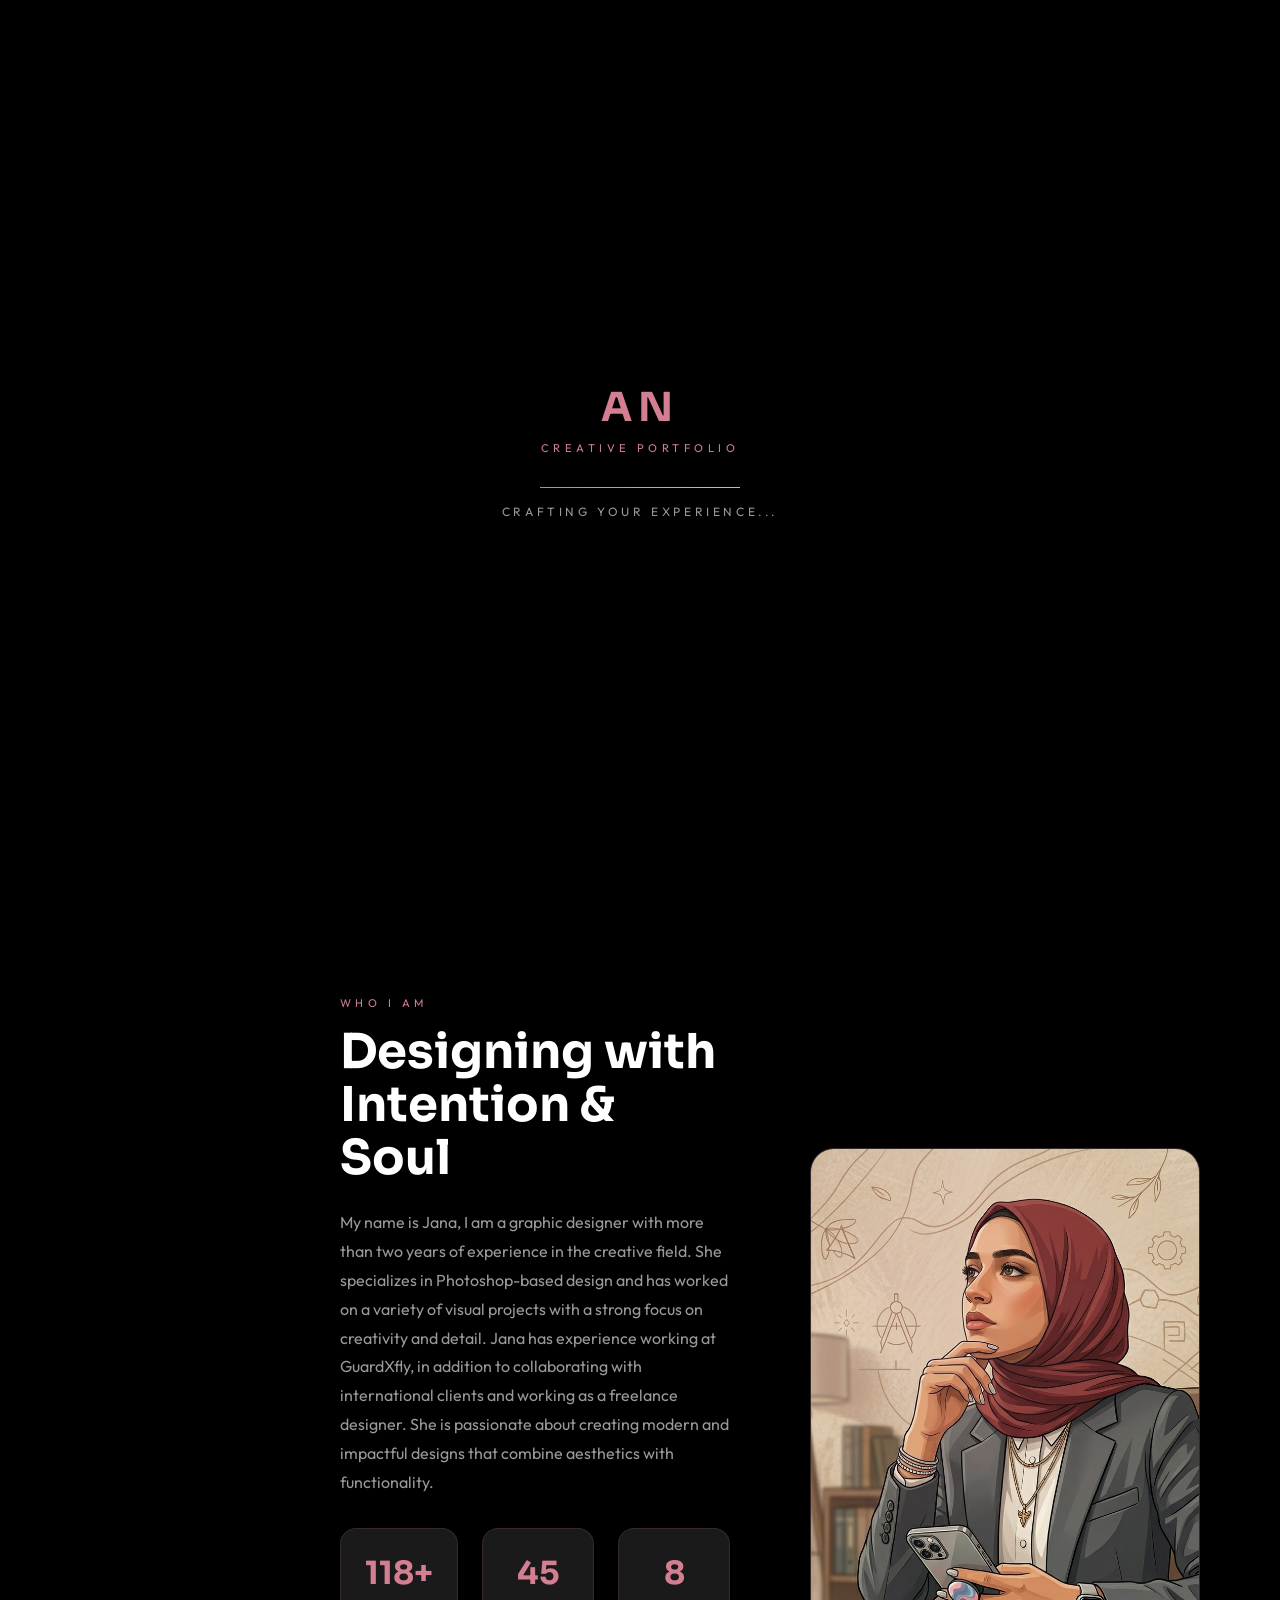
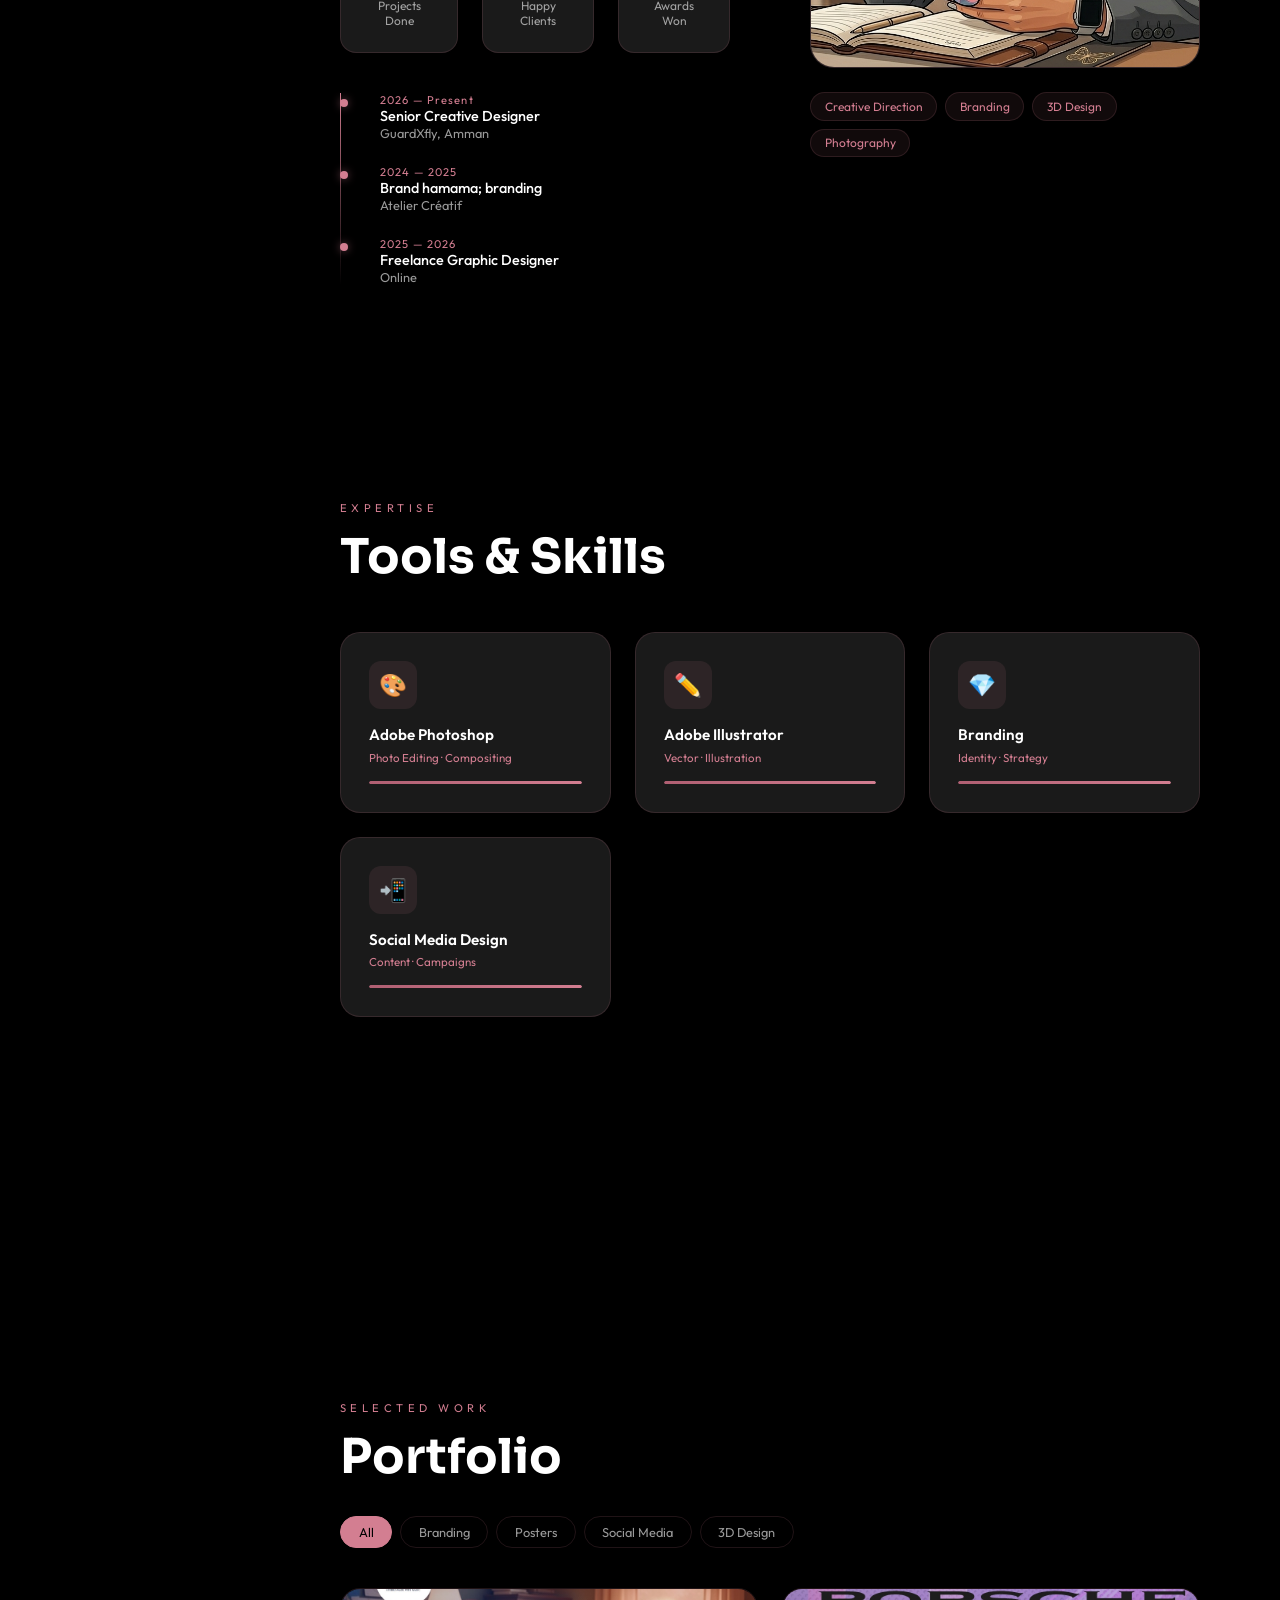
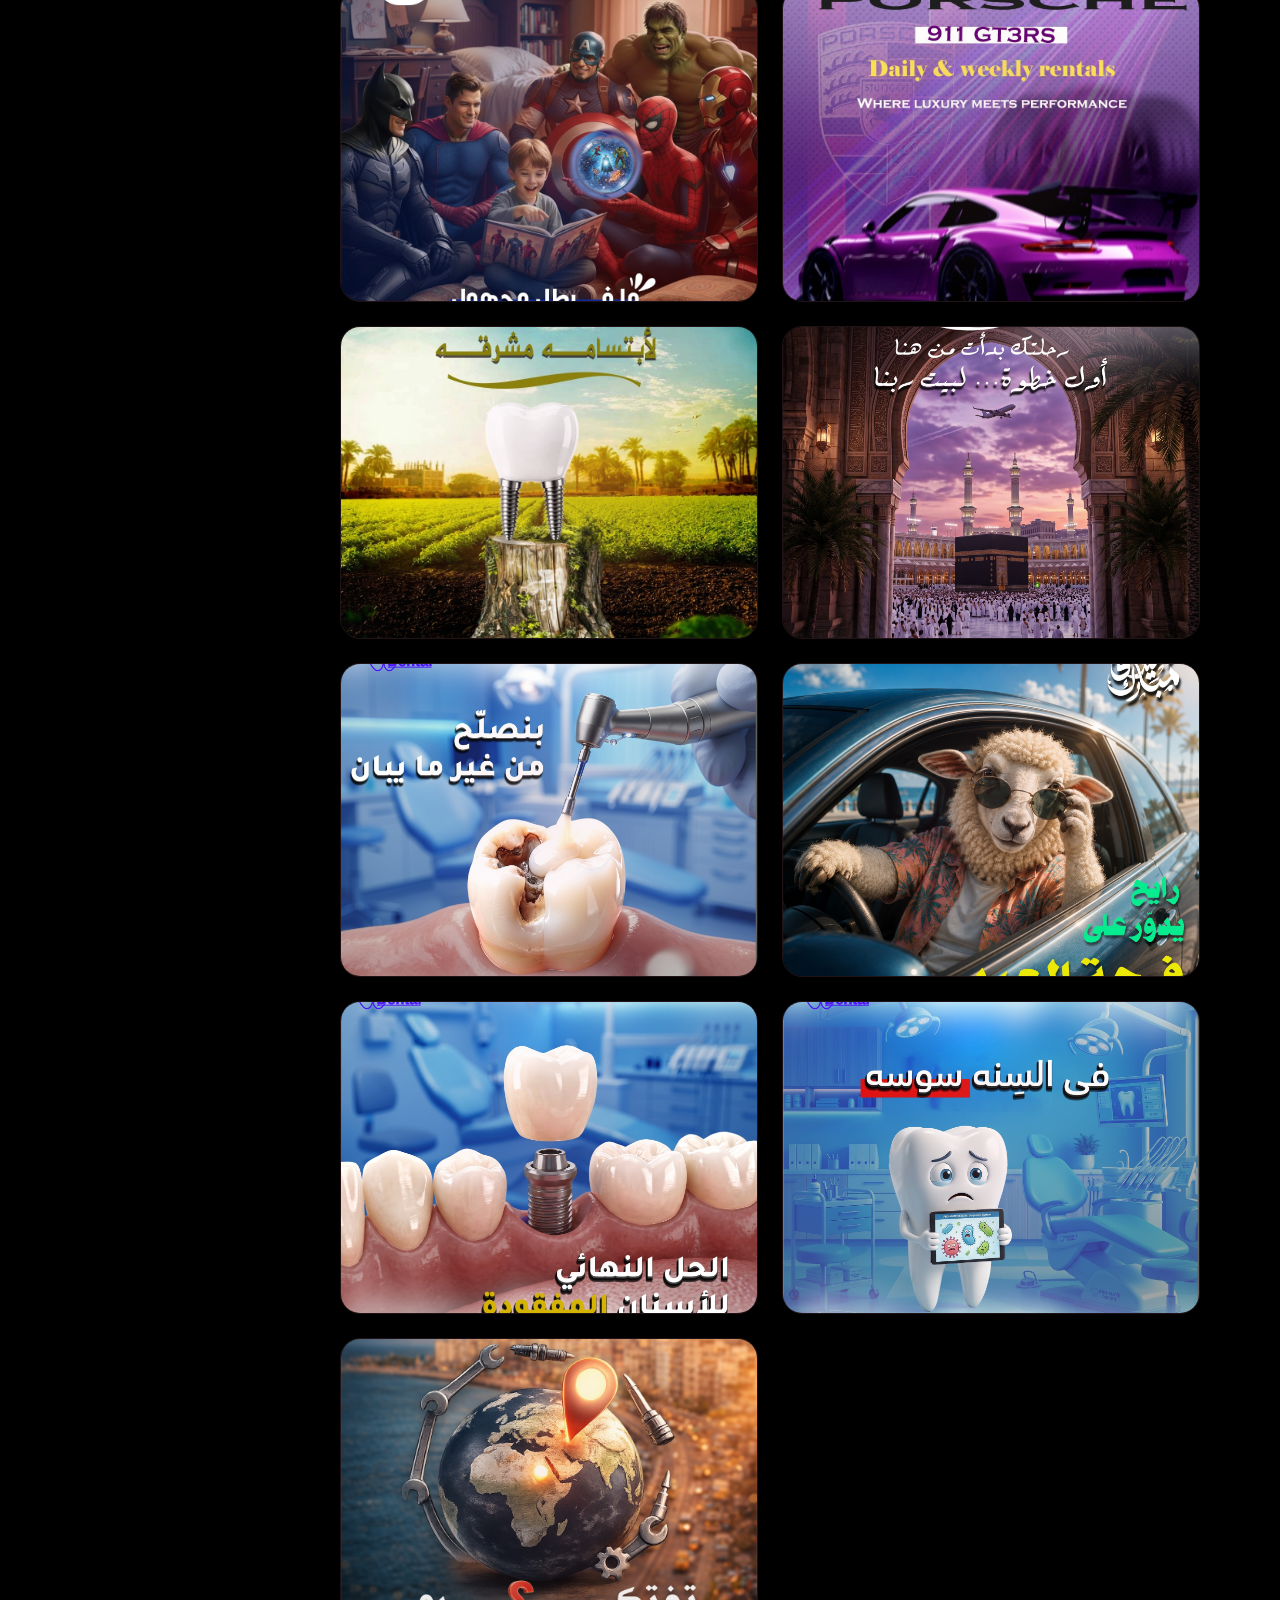
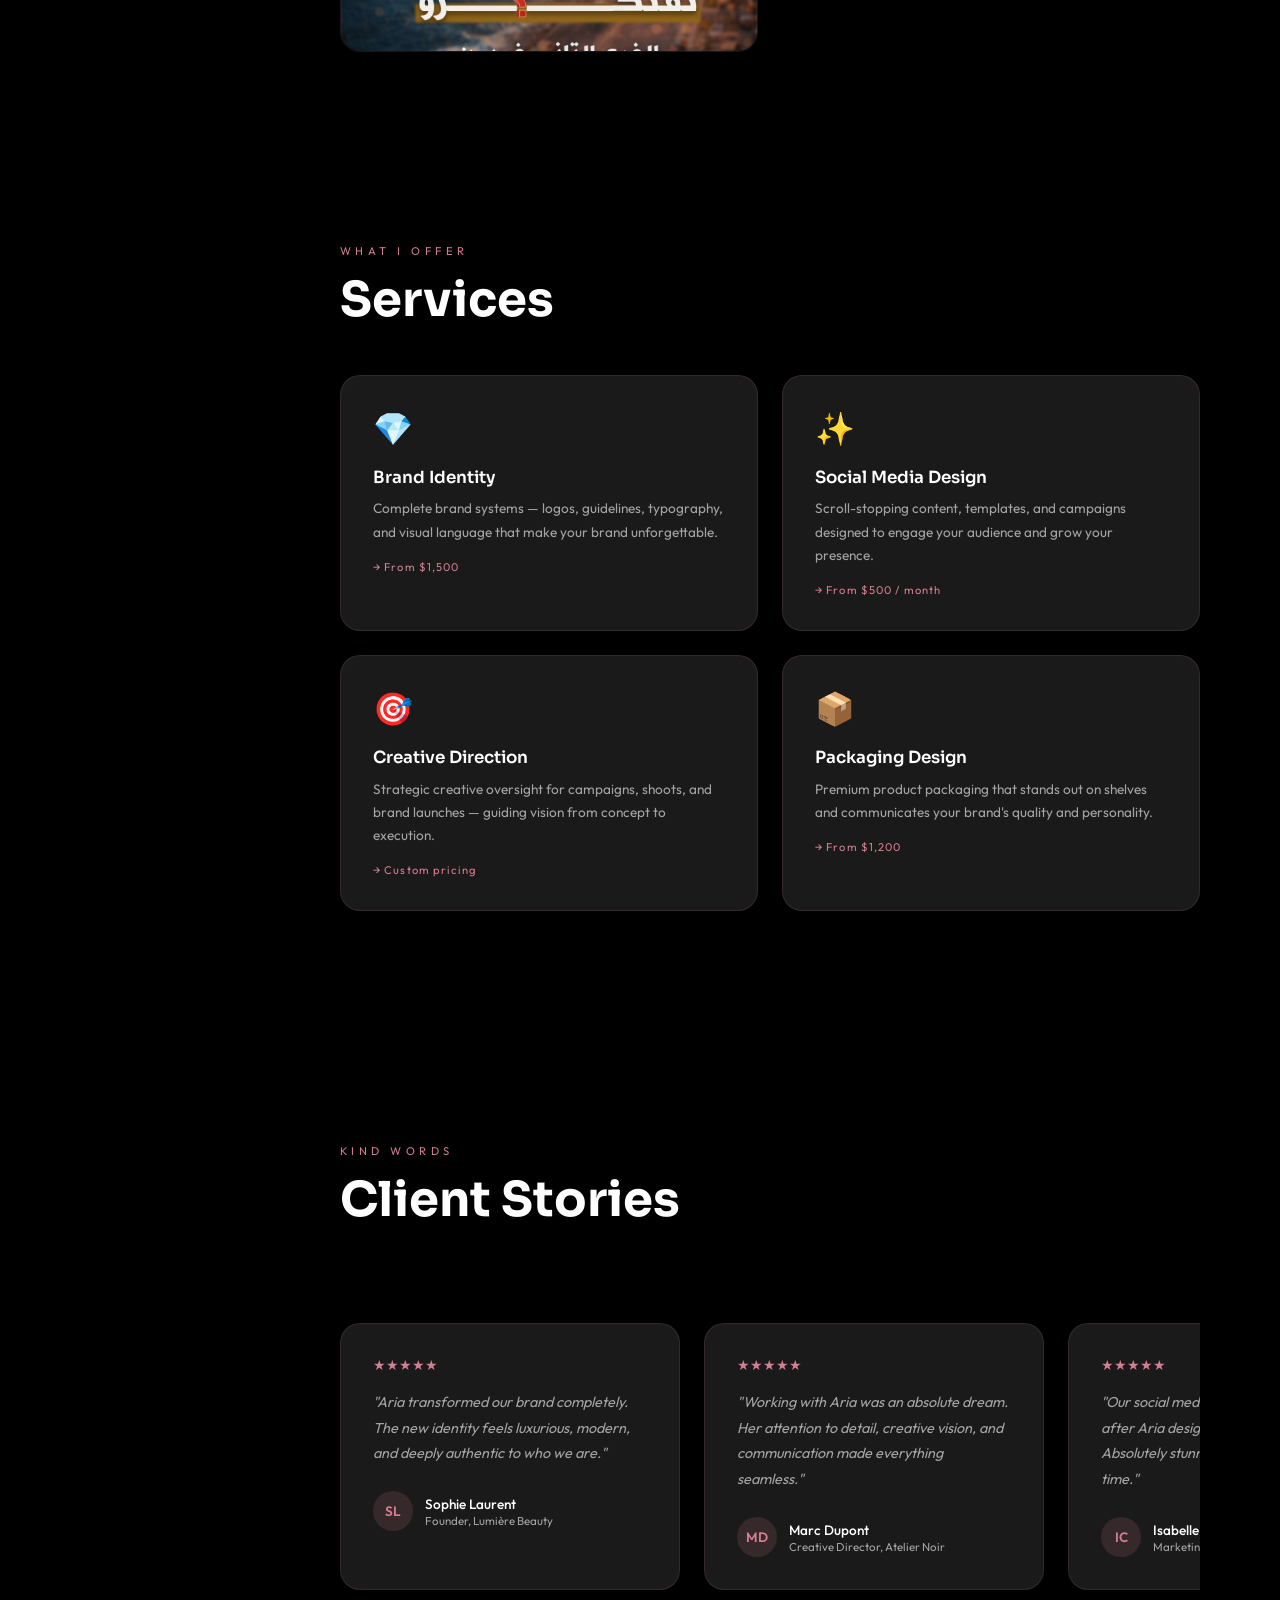
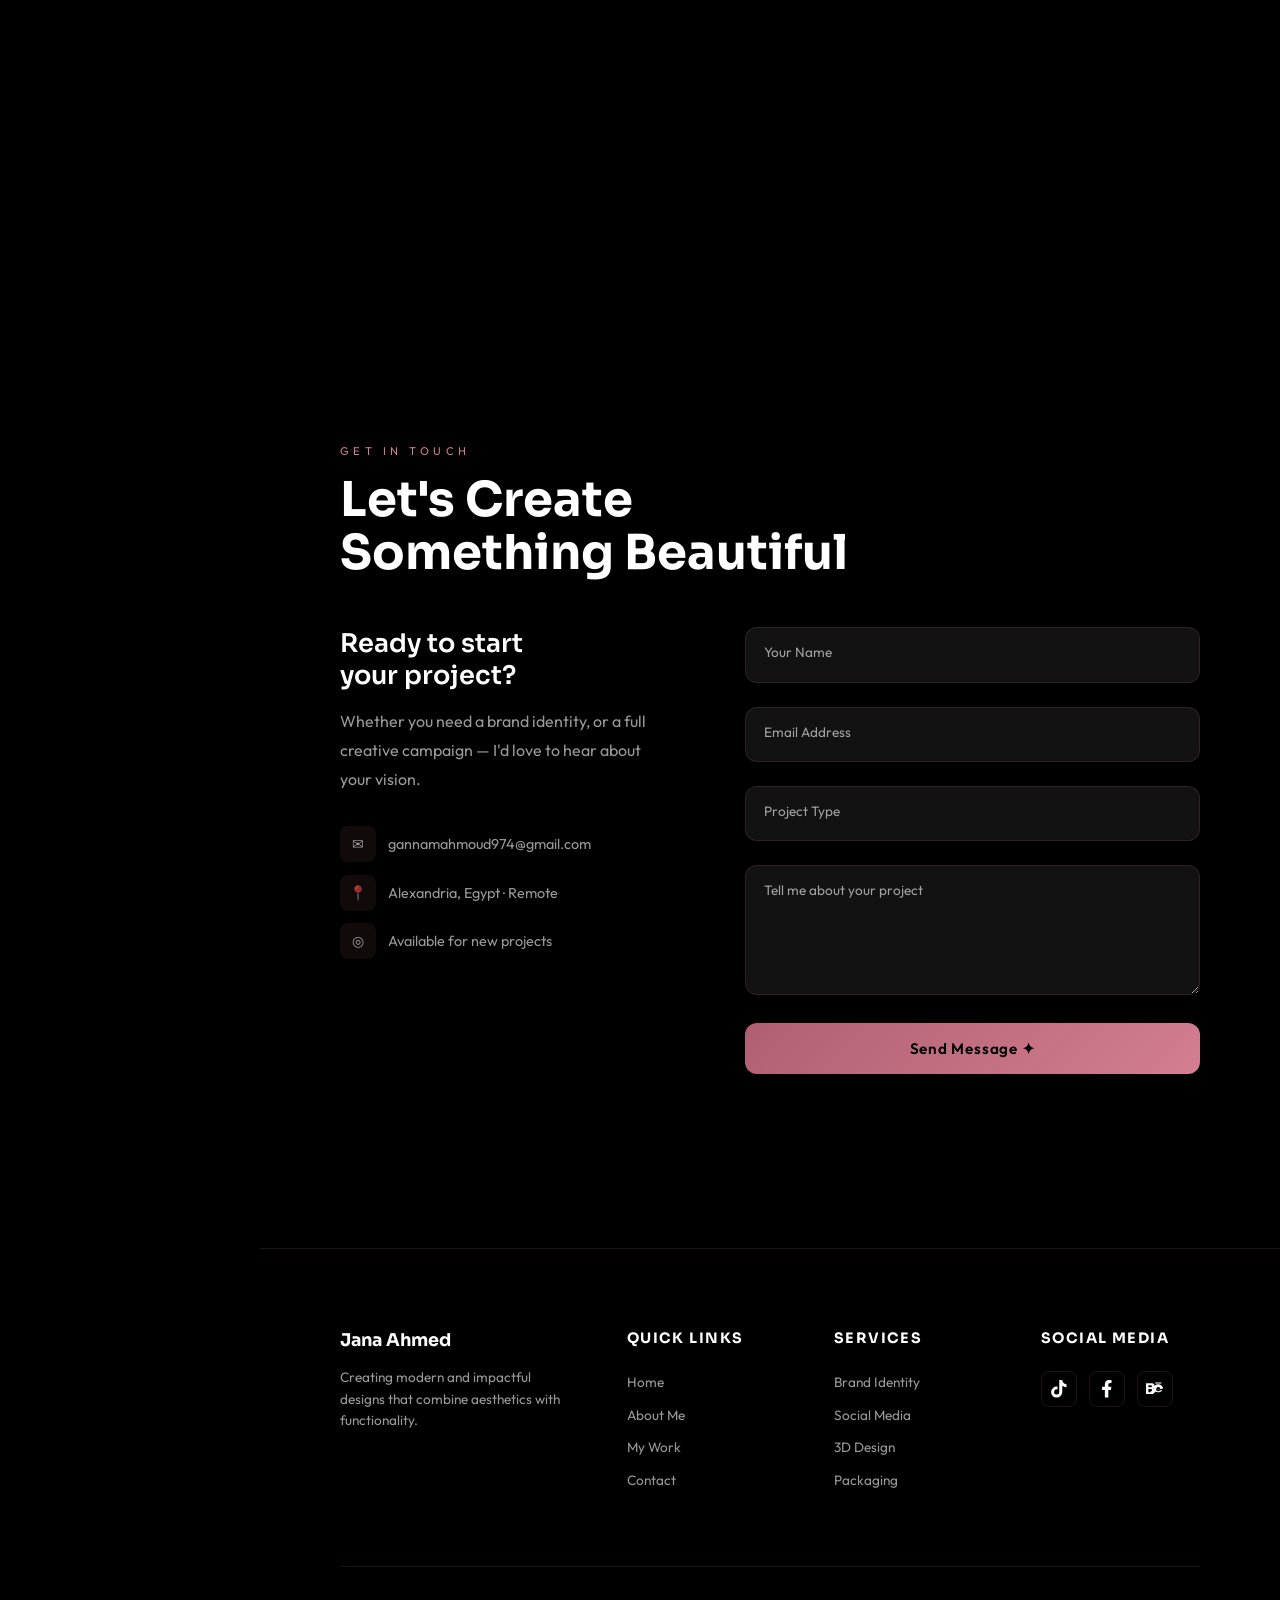
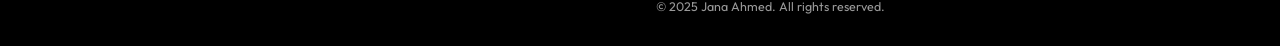
==== janaportfolio/index.html @ b5aa029a "Add files via upload" ====
<!doctype html>
<html lang="en">
  <head>
    <meta charset="UTF-8" />
    <meta name="viewport" content="width=device-width, initial-scale=1.0" />
    <title>Jana Ahmed — Creative Designer</title>
    <link
      href="https://fonts.googleapis.com/css2?family=Sora:wght@300;400;600;700&family=Outfit:wght@300;400;500;600&family=Poppins:wght@300;400;500;600;700&display=swap"
      rel="stylesheet"
    />
    <link rel="stylesheet" href="style.css" />
  </head>
  <body>
    <!-- CURSOR -->
    <div id="cursor"></div>
    <div id="cursor-follower"></div>

    <!-- LOADER -->
    <div id="loader">
      <div class="loader-logo">AN</div>
      <div
        style="
          font-size: 0.7rem;
          letter-spacing: 0.4em;
          color: var(--rose);
          margin-top: 0.5rem;
          text-transform: uppercase;
        "
      >
        Creative Portfolio
      </div>
      <div class="loader-bar"><div class="loader-fill"></div></div>
      <div class="loader-text">Crafting your experience...</div>
    </div>

    <!-- SCROLL PROGRESS -->
    <div id="progress-bar" style="width: 0%"></div>

    <!-- SIDEBAR -->
    <aside id="sidebar">
      <div class="sidebar-logo">Jana Ahmed</div>
      <div class="sidebar-title">Graphic Designer</div>
      <div class="sidebar-divider"></div>
      <nav class="sidebar-nav">
        <a href="#hero" class="nav-link active" data-section="hero">
          <span class="nav-icon">✦</span> Home
        </a>
        <a href="#about" class="nav-link" data-section="about">
          <span class="nav-icon">◎</span> About
        </a>
        <a href="#skills" class="nav-link" data-section="skills">
          <span class="nav-icon">◈</span> Skills
        </a>
        <a href="#portfolio" class="nav-link" data-section="portfolio">
          <span class="nav-icon">⬡</span> Portfolio
        </a>
        <a href="#services" class="nav-link" data-section="services">
          <span class="nav-icon">◇</span> Services
        </a>
        <a href="#testimonials" class="nav-link" data-section="testimonials">
          <span class="nav-icon">◯</span> Testimonials
        </a>
        <a href="#contact" class="nav-link" data-section="contact">
          <span class="nav-icon">◉</span> Contact
        </a>
        <div class="sidebar-divider"></div>
        <a href="javascript:void(0)" class="nav-link theme-toggle-btn">
          <span class="nav-icon">◐</span>
          <span class="theme-text">Light Mode</span>
        </a>
      </nav>
      <div class="sidebar-socials">
        <a href="https://www.tiktok.com/@jana.ahmed5745?_r=1&_t=ZS-96KXokN" class="social-icon" title="TikTok"
          ><svg xmlns="http://www.w3.org/2000/svg" viewBox="0 0 448 512">
            <path
              d="M448 209.91a210.06 210.06 0 0 1-122.77-39.25v178.72A162.55 162.55 0 1 1 185 188.31v89.89a74.62 74.62 0 1 0 52.23 71.18V0h88a121.18 121.18 0 0 0 1.86 22.17A122.18 122.18 0 0 0 381 102.39a121.43 121.43 0 0 0 67 20.14z"
            /></svg
        ></a>
        <a href="https://www.facebook.com/share/1MRzcaGBau/" class="social-icon" title="Facebook"
          ><svg xmlns="http://www.w3.org/2000/svg" viewBox="0 0 320 512">
            <path
              d="M279.14 288l14.22-92.66h-88.91v-60.13c0-25.35 12.42-50.06 52.24-50.06h40.42V6.26S260.43 0 225.36 0c-73.22 0-121.08 44.38-121.08 124.72v70.62H22.89V288h81.39v224h100.17V288z"
            /></svg
        ></a>
        <a href="https://www.behance.net/ganaahmed26" class="social-icon" title="Behance">
          <svg xmlns="http://www.w3.org/2000/svg" viewBox="0 0 576 512">
            <path d="M232 237.2c31.8-15.2 48.4-38.2 48.4-74 0-70.6-52.6-87.8-113.3-87.8H0v354.4h171.8c64.4 0 124.9-30.9 124.9-102.9 0-44.5-21.1-77.4-64.7-89.7zM77.9 135.9H151c28.1 0 43.4 10.8 43.4 34.7 0 23.5-15.3 35.7-43.4 35.7H77.9v-70.4zm73.9 231.3H77.9V265h73.9c29.4 0 47.4 13.5 47.4 37.7 0 23.5-18 34.5-47.4 34.5zM562.4 238.8c-21.4-74.7-81.5-131.2-163.7-131.2-84 0-145.5 54.5-145.5 132.3 0 80.7 63 130.8 145.5 130.8 52.3 0 108.5-27.3 136.5-70.8h-63.5c-15.1 21.2-40 35-73 35-47.1 0-73-28.5-73-72.7h210.4c1.2-8.1 1.2-18.4 1.2-23.4zm-161.4-38.9c44.1 0 63.9 28.5 63.9 72.7h-129.2c0-44.2 22.5-72.7 65.3-72.7zM301.6 48h201.6v33.8H301.6V48z" />
          </svg>
        </a>
      </div>
    </aside>

    <!-- MOBILE NAV -->
    <nav id="mobile-nav">
      <a href="#hero" class="mobile-nav-item active"
        ><span class="mn-icon">✦</span><span>Home</span></a
      >
      <a href="#about" class="mobile-nav-item"
        ><span class="mn-icon">◎</span><span>About</span></a
      >
      <a href="#skills" class="mobile-nav-item"
        ><span class="mn-icon">◈</span><span>Skills</span></a
      >
      <a href="#portfolio" class="mobile-nav-item"
        ><span class="mn-icon">⬡</span><span>Work</span></a
      >
      <a href="#contact" class="mobile-nav-item"
        ><span class="mn-icon">◉</span><span>Contact</span></a
      >
      <a href="javascript:void(0)" class="mobile-nav-item theme-toggle-btn">
        <span class="mn-icon">◐</span>
        <span class="theme-text">Mode</span>
      </a>
    </nav>

    <!-- MAIN -->
    <main>
      <!-- HERO -->
      <section id="hero">
        <div class="hero-bg">
          <div class="blob blob-1"></div>
          <div class="blob blob-2"></div>
          <div class="particles" id="particles"></div>
        </div>
        <div class="hero-content">
          <div class="hero-eyebrow">Available for Projects</div>
          <h1 class="hero-name">Creative<br />Graphic<br />Designer</h1>
          <p class="hero-tagline">
            Transforming ideas into extraordinary<br />visual experiences
          </p>
          <div class="typing-wrap">
            <span class="typing-text" id="typing"></span>
          </div>
          <div class="hero-ctas">
            <a href="#portfolio" class="btn-primary">View My Work</a>
            <a href="#contact" class="btn-outline">Let's Talk</a>
          </div>
        </div>
        <div class="hero-image-wrap">
          <div class="hero-img-ring">
            <div class="hero-avatar">
              <img
                src="photo/Gemini_Generated_Image_z7b6twz7b6twz7b6.png"
                alt="Profile Image"
                class="avatar-img"
              />
            </div>
          </div>
          <div class="hero-badge b1">
            <span class="badge-dot"></span>graphic design · Brand Identity
          </div>
          <div class="hero-badge b2">
            <span class="badge-dot"></span>2+ Years Experience
          </div>
        </div>
        <div class="scroll-indicator">
          <div class="scroll-line"></div>
          <span>Scroll</span>
        </div>
      </section>

      <!-- ABOUT -->
      <section id="about">
        <div class="about-grid">
          <div>
            <div class="section-label reveal">Who I Am</div>
            <h2 class="section-title reveal reveal-delay-1">
              Designing with<br />Intention &amp; Soul
            </h2>
            <p class="about-bio reveal reveal-delay-2">
              My name is Jana, I am a graphic designer with more than two years
              of experience in the creative field. She specializes in
              Photoshop-based design and has worked on a variety of visual
              projects with a strong focus on creativity and detail. Jana has
              experience working at GuardXfly, in addition to collaborating with
              international clients and working as a freelance designer. She is
              passionate about creating modern and impactful designs that
              combine aesthetics with functionality.
            </p>
            <div class="stats-row reveal reveal-delay-2">
              <div class="stat-card">
                <div class="stat-num" data-count="120">0</div>
                <div class="stat-label">Projects Done</div>
              </div>
              <div class="stat-card">
                <div class="stat-num" data-count="45">0</div>
                <div class="stat-label">Happy Clients</div>
              </div>
              <div class="stat-card">
                <div class="stat-num" data-count="8">0</div>
                <div class="stat-label">Awards Won</div>
              </div>
            </div>
            <div class="timeline reveal reveal-delay-3">
              <div class="timeline-item">
                <div class="timeline-year">2026 — Present</div>
                <div class="timeline-role">Senior Creative Designer</div>
                <div class="timeline-company">GuardXfly, Amman</div>
              </div>
              <div class="timeline-item">
                <div class="timeline-year">2024 — 2025</div>
                <div class="timeline-role">Brand hamama; branding</div>
                <div class="timeline-company">Atelier Créatif</div>
              </div>
              <div class="timeline-item">
                <div class="timeline-year">2025 — 2026</div>
                <div class="timeline-role">Freelance Graphic Designer</div>
                <div class="timeline-company">Online</div>
              </div>
            </div>
          </div>
          <div class="about-visual reveal">
            <div class="about-img-card">
              <img
                src="photo/Gemini_Generated_Image_bhj4iwbhj4iwbhj4.png"
                alt="About Aria"
                class="about-img"
              />
            </div>
            <div class="skill-chips">
              <span class="chip">Creative Direction</span>
              <span class="chip">Branding</span>
              <span class="chip">3D Design</span>
              <span class="chip">Photography</span>
            </div>
          </div>
        </div>
      </section>

      <!-- SKILLS -->
      <section id="skills">
        <div class="section-label reveal">Expertise</div>
        <h2 class="section-title reveal reveal-delay-1">Tools &amp; Skills</h2>
        <div class="skills-grid">
          <div class="skill-card reveal" data-skill="90">
            <div class="skill-icon-wrap">🎨</div>
            <div class="skill-name">Adobe Photoshop</div>
            <div class="skill-cat">Photo Editing · Compositing</div>
            <div class="skill-bar-track">
              <div class="skill-bar-fill" style="--w: 0.9"></div>
            </div>
          </div>
          <div class="skill-card reveal reveal-delay-1" data-skill="88">
            <div class="skill-icon-wrap">✏️</div>
            <div class="skill-name">Adobe Illustrator</div>
            <div class="skill-cat">Vector · Illustration</div>
            <div class="skill-bar-track">
              <div class="skill-bar-fill" style="--w: 0.88"></div>
            </div>
          </div>
          <div class="skill-card reveal" data-skill="94">
            <div class="skill-icon-wrap">💎</div>
            <div class="skill-name">Branding</div>
            <div class="skill-cat">Identity · Strategy</div>
            <div class="skill-bar-track">
              <div class="skill-bar-fill" style="--w: 0.94"></div>
            </div>
          </div>
          <div class="skill-card reveal reveal-delay-1" data-skill="87">
            <div class="skill-icon-wrap">📲</div>
            <div class="skill-name">Social Media Design</div>
            <div class="skill-cat">Content · Campaigns</div>
            <div class="skill-bar-track">
              <div class="skill-bar-fill" style="--w: 0.87"></div>
            </div>
          </div>
        </div>
      </section>

      <!-- PORTFOLIO -->
      <section id="portfolio">
        <div class="section-label reveal">Selected Work</div>
        <h2 class="section-title reveal reveal-delay-1">Portfolio</h2>
        <div class="filter-row reveal reveal-delay-2">
          <button class="filter-btn active" data-filter="all">All</button>
          <button class="filter-btn" data-filter="branding">Branding</button>
          <button class="filter-btn" data-filter="poster">Posters</button>
          <button class="filter-btn" data-filter="social">Social Media</button>
          <button class="filter-btn" data-filter="3d">3D Design</button>
        </div>
        <div class="portfolio-grid" id="portfolio-grid">
          <!-- Cards injected by JS -->
        </div>
      </section>

      <!-- MODAL -->
      <div id="modal">
        <div class="modal-card">
          <button class="modal-close" id="modal-close">✕</button>
          <div class="modal-thumb" id="modal-thumb"></div>
          <div class="modal-cat" id="modal-cat"></div>
          <div class="modal-title" id="modal-title"></div>
          <div class="modal-desc" id="modal-desc"></div>
        </div>
      </div>

      <!-- SERVICES -->
      <section id="services">
        <div class="section-label reveal">What I Offer</div>
        <h2 class="section-title reveal reveal-delay-1">Services</h2>
        <div class="services-grid">
          <div class="service-card reveal">
            <div class="service-icon">💎</div>
            <div class="service-name">Brand Identity</div>
            <div class="service-desc">
              Complete brand systems — logos, guidelines, typography, and visual
              language that make your brand unforgettable.
            </div>
            <span class="service-tag">→ From $1,500</span>
          </div>
          <div class="service-card reveal reveal-delay-1">
            <div class="service-icon">✨</div>
            <div class="service-name">Social Media Design</div>
            <div class="service-desc">
              Scroll-stopping content, templates, and campaigns designed to
              engage your audience and grow your presence.
            </div>
            <span class="service-tag">→ From $500 / month</span>
          </div>
          <div class="service-card reveal reveal-delay-1">
            <div class="service-icon">🎯</div>
            <div class="service-name">Creative Direction</div>
            <div class="service-desc">
              Strategic creative oversight for campaigns, shoots, and brand
              launches — guiding vision from concept to execution.
            </div>
            <span class="service-tag">→ Custom pricing</span>
          </div>
          <div class="service-card reveal reveal-delay-2">
            <div class="service-icon">📦</div>
            <div class="service-name">Packaging Design</div>
            <div class="service-desc">
              Premium product packaging that stands out on shelves and
              communicates your brand's quality and personality.
            </div>
            <span class="service-tag">→ From $1,200</span>
          </div>
        </div>
      </section>

      <!-- TESTIMONIALS -->
      <section id="testimonials" style="padding-bottom: 6rem">
        <div class="section-label reveal">Kind Words</div>
        <h2 class="section-title reveal reveal-delay-1">Client Stories</h2>
        <div style="overflow: hidden; margin-top: 3rem">
          <div class="testimonials-track" id="testi-track"></div>
        </div>
      </section>

      <!-- CONTACT -->
      <section id="contact">
        <div class="section-label reveal">Get In Touch</div>
        <h2 class="section-title reveal reveal-delay-1">
          Let's Create<br />Something Beautiful
        </h2>
        <div class="contact-grid">
          <div class="reveal">
            <div class="contact-info">
              <h3>Ready to start<br />your project?</h3>
              <p>
                Whether you need a brand identity, or a full creative
                campaign — I'd love to hear about your vision.
              </p>
            </div>
            <div class="contact-links">
              <a href="#" class="contact-link">
                <div class="contact-link-icon">✉</div>
                gannamahmoud974@gmail.com
              </a>
              <a href="#" class="contact-link">
                <div class="contact-link-icon">📍</div>
                Alexandria, Egypt · Remote
              </a>
              <a href="#" class="contact-link">
                <div class="contact-link-icon">◎</div>
                Available for new projects
              </a>
            </div>
          </div>
          <div class="reveal reveal-delay-2">
            <div class="form-group">
              <input
                type="text"
                class="form-input"
                placeholder="Name"
                id="f-name"
              />
              <label class="form-label" for="f-name">Your Name</label>
            </div>
            <div class="form-group">
              <input
                type="email"
                class="form-input"
                placeholder="Email"
                id="f-email"
              />
              <label class="form-label" for="f-email">Email Address</label>
            </div>
            <div class="form-group">
              <input
                type="text"
                class="form-input"
                placeholder="Subject"
                id="f-subject"
              />
              <label class="form-label" for="f-subject">Project Type</label>
            </div>
            <div class="form-group">
              <textarea
                class="form-textarea"
                placeholder="Message"
                id="f-message"
              ></textarea>
              <label class="form-label" for="f-message"
                >Tell me about your project</label
              >
            </div>
            <button class="submit-btn" onclick="handleSubmit()">
              Send Message ✦
            </button>
          </div>
        </div>
      </section>
    </main>

    <!-- FOOTER -->
    <footer>
      <div class="footer-grid">
        <div class="footer-col">
          <div class="footer-logo">Jana Ahmed</div>
          <p class="footer-text">
            Creating modern and impactful designs that combine aesthetics with
            functionality.
          </p>
        </div>
        <div class="footer-col">
          <h4>Quick Links</h4>
          <ul class="footer-links">
            <li><a href="#hero">Home</a></li>
            <li><a href="#about">About Me</a></li>
            <li><a href="#portfolio">My Work</a></li>
            <li><a href="#contact">Contact</a></li>
          </ul>
        </div>
        <div class="footer-col">
          <h4>Services</h4>
          <ul class="footer-links">
            <li><a href="#services">Brand Identity</a></li>
            <li><a href="#services">Social Media</a></li>
            <li><a href="#services">3D Design</a></li>
            <li><a href="#services">Packaging</a></li>
          </ul>
        </div>
        <div class="footer-col">
          <h4>Social Media</h4>
          <div class="footer-socials">
            <a href="https://www.tiktok.com/@jana.ahmed5745?_r=1&_t=ZS-96KXokNJE7G" class="social-icon" title="TikTok"
              ><svg xmlns="http://www.w3.org/2000/svg" viewBox="0 0 448 512">
                <path
                  d="M448 209.91a210.06 210.06 0 0 1-122.77-39.25v178.72A162.55 162.55 0 1 1 185 188.31v89.89a74.62 74.62 0 1 0 52.23 71.18V0h88a121.18 121.18 0 0 0 1.86 22.17A122.18 122.18 0 0 0 381 102.39a121.43 121.43 0 0 0 67 20.14z"
                /></svg
            ></a>
            <a href="https://www.facebook.com/share/1MRzcaGBau/" class="social-icon" title="Facebook"
              ><svg xmlns="http://www.w3.org/2000/svg" viewBox="0 0 320 512">
                <path
                  d="M279.14 288l14.22-92.66h-88.91v-60.13c0-25.35 12.42-50.06 52.24-50.06h40.42V6.26S260.43 0 225.36 0c-73.22 0-121.08 44.38-121.08 124.72v70.62H22.89V288h81.39v224h100.17V288z"
                /></svg
            ></a>
            <a href="https://www.behance.net/ganaahmed26" class="social-icon" title="Behance"
              ><svg xmlns="http://www.w3.org/2000/svg" viewBox="0 0 576 512">
                <path
                  d="M232 237.2c31.8-15.2 48.4-38.2 48.4-74 0-70.6-52.6-87.8-113.3-87.8H0v354.4h171.8c64.4 0 124.9-30.9 124.9-102.9 0-44.5-21.1-77.4-64.7-89.7zM77.9 135.9H151c28.1 0 43.4 10.8 43.4 34.7 0 23.5-15.3 35.7-43.4 35.7H77.9v-70.4zm73.9 231.3H77.9V265h73.9c29.4 0 47.4 13.5 47.4 37.7 0 23.5-18 34.5-47.4 34.5zM562.4 238.8c-21.4-74.7-81.5-131.2-163.7-131.2-84 0-145.5 54.5-145.5 132.3 0 80.7 63 130.8 145.5 130.8 52.3 0 108.5-27.3 136.5-70.8h-63.5c-15.1 21.2-40 35-73 35-47.1 0-73-28.5-73-72.7h210.4c1.2-8.1 1.2-18.4 1.2-23.4zm-161.4-38.9c44.1 0 63.9 28.5 63.9 72.7h-129.2c0-44.2 22.5-72.7 65.3-72.7zM301.6 48h201.6v33.8H301.6V48z"
                /></svg
            ></a>
          </div>
        </div>
      </div>
      <div class="footer-bottom">
        <div class="footer-copy">© 2025 Jana Ahmed. All rights reserved.</div>
      </div>
    </footer>

    <script src="main.js"></script>
  </body>
</html>
---- janaportfolio/style.css ----
:root {
  --pink: #ffe8ee;
  --rose: #d37e91;
  --rose-light: #e9aab8;
  --rose-dark: #b05f72;
  --black: #000000;
  --dark: #111111;
  --dark2: #1a1a1a;
  --dark3: #222222;
  --glass: rgba(255, 255, 255, 0.04);
  --glass-border: rgba(211, 126, 145, 0.15);
  --bg-color: #000000;
  --card-bg: #1a1a1a;
  --text-primary: #ffffff;
  --text-muted: rgba(255, 255, 255, 0.6);
  --sidebar-bg: rgba(0, 0, 0, 0.8);
  --input-bg: #121212; /* تحسين لون الخلفية في الوضع الداكن ليكون أكثر عمقاً */
  --sidebar-w: 260px;
  --transition: cubic-bezier(0.4, 0, 0.2, 1);
}

body.light-mode {
  --bg-color: #ffebee;
  --card-bg: #ffffff;
  --text-primary: #2d2d2d;
  --text-muted: rgba(45, 45, 45, 0.7);
  --sidebar-bg: rgba(248, 215, 218, 0.9);
  --input-bg: #f0f0f0; /* Light grey for input fields in light mode */
}
body.light-mode .hero-badge {
  background: rgba(255, 255, 255, 0.8); /* خلفية فاتحة شفافة لتناسب الوضع الفاتح */
  color: var(--rose); /* تغيير لون النص للوردي */
  border-color: var(--rose-light); /* تغيير لون الإطار ليتماشى مع التصميم */
}

*,
*::before,
*::after {
  box-sizing: border-box;
  margin: 0;
  padding: 0;
}
html {
  scroll-behavior: smooth;
  overflow-x: hidden;
}
body {
  background: var(--bg-color);
  color: var(--text-primary);
  font-family: "Outfit", sans-serif;
  overflow-x: hidden;
  transition:
    background 0.3s ease,
    color 0.3s ease;
  cursor: none;
}
::-webkit-scrollbar {
  width: 4px;
}
::-webkit-scrollbar-track {
  background: var(--dark);
}
::-webkit-scrollbar-thumb {
  background: var(--rose);
  border-radius: 4px;
}

/* CUSTOM CURSOR */
#cursor {
  position: fixed;
  width: 12px;
  height: 12px;
  background: var(--rose);
  border-radius: 50%;
  pointer-events: none;
  z-index: 9999;
  transform: translate(-50%, -50%);
  transition:
    width 0.2s,
    height 0.2s,
    background 0.2s;
}
#cursor-follower {
  position: fixed;
  width: 36px;
  height: 36px;
  border: 1px solid rgba(211, 126, 145, 0.5);
  border-radius: 50%;
  pointer-events: none;
  z-index: 9998;
  transform: translate(-50%, -50%);
  transition: all 0.15s ease;
}
body:hover #cursor {
  opacity: 1;
}

/* LOADER */
#loader {
  position: fixed;
  inset: 0;
  background: var(--black);
  z-index: 10000;
  display: flex;
  align-items: center;
  justify-content: center;
  flex-direction: column;
  transition:
    opacity 0.8s ease,
    visibility 0.8s ease;
}
#loader.hidden {
  opacity: 0;
  visibility: hidden;
}
.loader-logo {
  font-family: "Sora", sans-serif;
  font-size: 2.5rem;
  font-weight: 700;
  color: var(--rose);
  letter-spacing: 0.15em;
}
.loader-bar {
  width: 200px;
  height: 1px;
  background: var(--dark3);
  margin-top: 2rem;
  position: relative;
  overflow: hidden;
}
.loader-fill {
  height: 100%;
  background: linear-gradient(90deg, var(--rose), var(--rose-light));
  animation: loadFill 2s ease forwards;
}
@keyframes loadFill {
  from {
    width: 0;
  }
  to {
    width: 100%;
  }
}
.loader-text {
  font-size: 0.75rem;
  letter-spacing: 0.3em;
  color: var(--text-muted);
  margin-top: 1rem;
  text-transform: uppercase;
}

/* SCROLL PROGRESS */
#progress-bar {
  position: fixed;
  top: 0;
  left: 0;
  height: 2px;
  background: linear-gradient(90deg, var(--rose), var(--rose-light));
  z-index: 9997;
  transition: width 0.1s;
}

/* SIDEBAR */
#sidebar {
  position: fixed;
  left: 0;
  top: 0;
  bottom: 0;
  width: var(--sidebar-w);
  background: var(--sidebar-bg);
  backdrop-filter: blur(24px);
  -webkit-backdrop-filter: blur(24px);
  border-right: 1px solid var(--glass-border);
  z-index: 100;
  display: flex;
  flex-direction: column;
  align-items: center;
  padding: 2.5rem 1.5rem;
  transition: transform 0.4s var(--transition);
  overflow-y: auto;
  scrollbar-width: none; /* For Firefox */
  -ms-overflow-style: none; /* For IE/Edge */
}
#sidebar::-webkit-scrollbar {
  display: none; /* Hide scrollbar for Chrome/Safari */
}
.sidebar-logo {
  font-family: "Sora", sans-serif;
  font-weight: 700;
  font-size: 1.35rem;
  color: var(--text-primary);
  letter-spacing: 0.05em;
  text-align: center;
  line-height: 1.2;
  margin-bottom: 0.3rem;
}
.sidebar-title {
  font-size: 0.7rem;
  letter-spacing: 0.3em;
  color: var(--rose);
  text-transform: uppercase;
  margin-bottom: 1.5rem;
}
.sidebar-divider {
  width: 40px;
  height: 1px;
  background: var(--glass-border);
  margin-bottom: 1.5rem;
}
nav.sidebar-nav {
  flex: 1;
  display: flex;
  flex-direction: column;
  gap: 0.5rem;
  width: 100%;
}
.nav-link {
  display: flex;
  align-items: center;
  gap: 0.85rem;
  padding: 0.85rem 1.2rem;
  border-radius: 10px;
  color: var(--text-muted);
  text-decoration: none;
  font-size: 0.85rem;
  font-weight: 400;
  letter-spacing: 0.03em;
  transition: all 0.3s var(--transition);
  position: relative;
  overflow: hidden;
}
.nav-link::before {
  content: "";
  position: absolute;
  left: 0;
  top: 0;
  bottom: 0;
  width: 2px;
  background: var(--rose);
  border-radius: 2px;
  transform: scaleY(0);
  transition: transform 0.3s var(--transition);
}
.nav-link:hover,
.nav-link.active {
  color: var(--text-primary);
  background: rgba(211, 126, 145, 0.08);
}
.nav-link:hover::before,
.nav-link.active::before {
  transform: scaleY(1);
}
.nav-link .nav-icon {
  font-size: 1.1rem;
  min-width: 20px;
}
.sidebar-socials {
  display: flex;
  gap: 1rem;
  margin-bottom: 1.5rem;
}
.social-icon {
  width: 36px;
  height: 36px;
  border: 1px solid var(--glass-border);
  border-radius: 8px;
  display: flex;
  align-items: center;
  justify-content: center;
  color: var(--text-primary); /* اللون الأساسي للأيقونة */
  text-decoration: none;
  /* font-size: 1.1rem; /* لم يعد مطلوبًا لأيقونات SVG */ */
  transition: all 0.3s var(--transition);
}
.social-icon svg {
  width: 1.1rem; /* تحديد عرض أيقونة SVG */
  height: 1.1rem; /* تحديد ارتفاع أيقونة SVG */
  fill: currentColor; /* لجعل SVG يرث لون النص من العنصر الأب */
}
.social-icon:hover {
  border-color: var(--rose);
  color: var(--rose);
  box-shadow: 0 0 16px rgba(211, 126, 145, 0.25);
}
.sidebar-cv {
  width: 100%;
  padding: 0.75rem;
  border: 1px solid var(--rose);
  border-radius: 12px;
  background: transparent;
  color: var(--rose);
  font-family: "Outfit", sans-serif;
  font-size: 0.82rem;
  letter-spacing: 0.1em;
  text-transform: uppercase;
  cursor: pointer;
  transition: all 0.3s var(--transition);
}
.sidebar-cv:hover {
  background: var(--rose);
  color: var(--black);
  box-shadow: 0 0 24px rgba(211, 126, 145, 0.35);
}

/* MOBILE NAV */
#mobile-nav {
  display: none;
  position: fixed;
  bottom: 1.2rem;
  left: 50%;
  transform: translateX(-50%);
  background: var(--sidebar-bg);
  backdrop-filter: blur(20px);
  border: 1px solid var(--glass-border);
  border-radius: 20px;
  padding: 0.7rem 1.5rem;
  z-index: 100;
  gap: 1.5rem;
}
.mobile-nav-item {
  display: flex;
  flex-direction: column;
  align-items: center;
  gap: 3px;
  color: var(--text-muted);
  text-decoration: none;
  font-size: 0.6rem;
  letter-spacing: 0.05em;
  transition: all 0.3s;
}
.mobile-nav-item .mn-icon {
  font-size: 1.3rem;
}
.mobile-nav-item.active,
.mobile-nav-item:hover {
  color: var(--rose);
}

/* MAIN CONTENT */
main {
  margin-left: var(--sidebar-w);
}

/* SECTIONS */
section {
  min-height: 100vh;
  padding: 6rem 5rem 6rem 5rem;
  position: relative;
  overflow: hidden;
  background: var(--bg-color);
  transition: background 0.3s;
}

/* HERO */
#hero {
  display: flex;
  align-items: center;
  justify-content: space-between;
  gap: 4rem;
  min-height: 100vh;
  padding: 0 5rem;
}
.hero-bg {
  position: absolute;
  inset: 0;
  overflow: hidden;
  pointer-events: none;
}
.blob {
  position: absolute;
  border-radius: 50%;
  filter: blur(100px);
  animation: blobFloat 8s ease-in-out infinite;
}
.blob-1 {
  width: 500px;
  height: 500px;
  background: rgba(211, 126, 145, 0.08);
  top: -10%;
  right: -5%;
}
.blob-2 {
  width: 350px;
  height: 350px;
  background: rgba(211, 126, 145, 0.05);
  bottom: 10%;
  left: 20%;
  animation-delay: -4s;
}
@keyframes blobFloat {
  0%,
  100% {
    transform: translate(0, 0) scale(1);
  }
  50% {
    transform: translate(20px, -20px) scale(1.05);
  }
}

.particles {
  position: absolute;
  inset: 0;
}
.particle {
  position: absolute;
  width: 2px;
  height: 2px;
  background: var(--rose);
  border-radius: 50%;
  animation: particleDrift linear infinite;
  opacity: 0;
}
@keyframes particleDrift {
  0% {
    transform: translateY(100vh) translateX(0);
    opacity: 0;
  }
  10% {
    opacity: 0.6;
  }
  90% {
    opacity: 0.3;
  }
  100% {
    transform: translateY(-100px) translateX(50px);
    opacity: 0;
  }
}

.hero-content {
  position: relative;
  z-index: 2;
  flex: 1;
  max-width: 620px;
}
.hero-eyebrow {
  font-size: 0.75rem;
  letter-spacing: 0.4em;
  color: var(--rose);
  text-transform: uppercase;
  margin-bottom: 1.5rem;
  display: flex;
  align-items: center;
  gap: 0.75rem;
}
.hero-eyebrow::before {
  content: "";
  width: 30px;
  height: 1px;
  background: var(--rose);
}
.hero-name {
  font-family: "Sora", sans-serif;
  font-size: clamp(3rem, 5vw, 4.5rem);
  font-weight: 700;
  line-height: 1.05;
  margin-bottom: 1rem;
  background: linear-gradient(
    135deg,
    var(--text-primary) 0%,
    var(--rose-light) 50%,
    var(--rose) 100%
  );
  -webkit-background-clip: text;
  -webkit-text-fill-color: transparent;
  background-clip: text;
}
.hero-tagline {
  font-size: clamp(1rem, 2vw, 1.2rem);
  color: var(--text-muted);
  font-weight: 300;
  line-height: 1.6;
  margin-bottom: 0.8rem;
}
.typing-wrap {
  height: 2rem;
  overflow: hidden;
  margin-bottom: 2.5rem;
}
.typing-text {
  font-family: "Sora", sans-serif;
  font-size: 1.1rem;
  color: var(--rose);
  font-weight: 600;
  display: block;
}
.hero-ctas {
  display: flex;
  gap: 1rem;
  flex-wrap: wrap;
}
.btn-primary {
  padding: 0.85rem 2rem;
  background: var(--rose);
  color: var(--black);
  border: none;
  border-radius: 12px;
  font-family: "Outfit", sans-serif;
  font-size: 0.9rem;
  font-weight: 600;
  letter-spacing: 0.05em;
  cursor: pointer;
  transition: all 0.3s var(--transition);
  text-decoration: none;
  display: inline-block;
}
.btn-primary:hover {
  box-shadow: 0 0 32px rgba(211, 126, 145, 0.5);
  transform: translateY(-2px);
}
.btn-outline {
  padding: 0.85rem 2rem;
  background: transparent;
  color: var(--text-primary);
  border: 1px solid var(--glass-border);
  border-radius: 12px;
  font-family: "Outfit", sans-serif;
  font-size: 0.9rem;
  cursor: pointer;
  transition: all 0.3s var(--transition);
  text-decoration: none;
  display: inline-block;
}
.btn-outline:hover {
  border-color: var(--rose);
  color: var(--rose);
  transform: translateY(-2px);
}

.hero-image-wrap {
  position: relative;
  z-index: 2;
  flex-shrink: 0;
}
.hero-img-ring {
  width: 360px;
  height: 360px;
  border-radius: 50%;
  position: relative;
  animation: ringPulse 4s ease-in-out infinite;
}
@keyframes ringPulse {
  0%,
  100% {
    box-shadow:
      0 0 0 0 rgba(211, 126, 145, 0.3),
      0 0 60px rgba(211, 126, 145, 0.1);
  }
  50% {
    box-shadow:
      0 0 0 20px rgba(211, 126, 145, 0),
      0 0 80px rgba(211, 126, 145, 0.2);
  }
}
.hero-avatar {
  width: 360px;
  height: 360px;
  border-radius: 50%;
  background: var(--card-bg);
  display: flex;
  align-items: center;
  justify-content: center;
  overflow: hidden;
  border: 2px solid rgba(211, 126, 145, 0.3);
  position: relative;
}
.hero-avatar::after {
  content: "";
  position: absolute;
  inset: 0;
  background: radial-gradient(
    circle at 70% 30%,
    rgba(211, 126, 145, 0.15) 0%,
    transparent 70%
  );
}
.avatar-img {
  width: 100%;
  height: 100%;
  object-fit: cover; /* يضمن أن الصورة تغطي الدائرة بالكامل دون تمطيط */
  display: block;
}
.avatar-letter {
  font-family: "Sora", sans-serif;
  font-size: 5rem;
  font-weight: 700;
  background: linear-gradient(135deg, var(--rose-light), var(--rose));
  -webkit-background-clip: text;
  -webkit-text-fill-color: transparent;
  background-clip: text;
}
.hero-badge {
  position: absolute;
  padding: 0.5rem 1rem;
  background: rgba(0, 0, 0, 0.8);
  backdrop-filter: blur(12px);
  border: 1px solid var(--glass-border);
  border-radius: 10px;
  font-size: 0.75rem;
  color: var(--text-muted);
  white-space: nowrap;
  animation: float 3s ease-in-out infinite;
}
@keyframes float {
  0%,
  100% {
    transform: translateY(0);
  }
  50% {
    transform: translateY(-8px);
  }
}
.hero-badge.b1 {
  top: 15%;
  right: -15%;
  animation-delay: 0s;
}
.hero-badge.b2 {
  bottom: 20%;
  left: -10%;
  animation-delay: -1.5s;
}
.badge-dot {
  display: inline-block;
  width: 6px;
  height: 6px;
  background: var(--rose);
  border-radius: 50%;
  margin-right: 0.4rem;
}

.scroll-indicator {
  position: absolute;
  bottom: 2.5rem;
  left: 50%;
  transform: translateX(-50%);
  display: flex;
  flex-direction: column;
  align-items: center;
  gap: 0.5rem;
  color: var(--text-muted);
  font-size: 0.7rem;
  letter-spacing: 0.2em;
  text-transform: uppercase;
  animation: bounce 2s ease-in-out infinite;
}
@keyframes bounce {
  0%,
  100% {
    transform: translateX(-50%) translateY(0);
  }
  50% {
    transform: translateX(-50%) translateY(6px);
  }
}
.scroll-line {
  width: 1px;
  height: 40px;
  background: linear-gradient(to bottom, var(--rose), transparent);
}

/* ABOUT */
.section-label {
  font-size: 0.7rem;
  letter-spacing: 0.4em;
  color: var(--rose);
  text-transform: uppercase;
  margin-bottom: 1rem;
}
.section-title {
  font-family: "Sora", sans-serif;
  font-size: clamp(2rem, 4vw, 3rem);
  font-weight: 700;
  line-height: 1.1;
  margin-bottom: 1.5rem;
}
.about-grid {
  display: grid;
  grid-template-columns: 1fr 1fr;
  gap: 5rem;
  align-items: center;
}
.about-bio {
  font-size: 1rem;
  color: var(--text-muted);
  line-height: 1.8;
  margin-bottom: 2rem;
}
.stats-row {
  display: grid;
  grid-template-columns: repeat(3, 1fr);
  gap: 1.5rem;
  margin-bottom: 2.5rem;
}
.stat-card {
  background: var(--card-bg);
  border-radius: 16px;
  padding: 1.5rem;
  border: 1px solid var(--glass-border);
  text-align: center;
  transition: all 0.3s var(--transition);
}
.stat-card:hover {
  transform: translateY(-4px);
  border-color: var(--rose);
  box-shadow: 0 8px 32px rgba(211, 126, 145, 0.15);
}
.stat-num {
  font-family: "Sora", sans-serif;
  font-size: 2rem;
  font-weight: 700;
  color: var(--rose);
}
.stat-label {
  font-size: 0.75rem;
  color: var(--text-muted);
  margin-top: 0.3rem;
}
.timeline {
  position: relative;
  padding-left: 1.5rem;
}
.timeline::before {
  content: "";
  position: absolute;
  left: 0;
  top: 0;
  bottom: 0;
  width: 1px;
  background: linear-gradient(to bottom, var(--rose), transparent);
}
.timeline-item {
  position: relative;
  margin-bottom: 1.5rem;
  padding-left: 1rem;
}
.timeline-item::before {
  content: "";
  position: absolute;
  left: -1.5rem;
  top: 0.35rem;
  width: 8px;
  height: 8px;
  background: var(--rose);
  border-radius: 50%;
  box-shadow: 0 0 8px rgba(211, 126, 145, 0.5);
}
.timeline-year {
  font-size: 0.7rem;
  color: var(--rose);
  letter-spacing: 0.1em;
}
.timeline-role {
  font-size: 0.9rem;
  font-weight: 500;
}
.timeline-company {
  font-size: 0.8rem;
  color: var(--text-muted);
}
.about-visual {
  position: relative;
}
.about-img-card {
  width: 100%;
  aspect-ratio: 3/4;
  background: linear-gradient(135deg, var(--dark2), var(--dark3));
  border-radius: 24px;
  border: 1px solid var(--glass-border);
  overflow: hidden;
  background: var(--card-bg);
  position: relative;
  display: flex;
  align-items: center;
  justify-content: center;
}
.about-img-card::before {
  content: "";
  position: absolute;
  inset: 0;
  background: radial-gradient(
    circle at 30% 30%,
    rgba(211, 126, 145, 0.12) 0%,
    transparent 60%
  );
}
.about-img {
  width: 100%;
  height: 100%;
  object-fit: cover; /* يضمن أن الصورة تغطي المساحة بالكامل دون تشويه */
  display: block;
}
.about-img-letter {
  font-family: "Sora", sans-serif;
  font-size: 7rem;
  font-weight: 700;
  color: rgba(211, 126, 145, 0.15);
}
.skill-chips {
  display: flex;
  flex-wrap: wrap;
  gap: 0.5rem;
  margin-top: 1.5rem;
}
.chip {
  padding: 0.35rem 0.85rem;
  background: rgba(211, 126, 145, 0.08);
  border: 1px solid var(--glass-border);
  border-radius: 20px;
  font-size: 0.75rem;
  color: var(--rose);
  transition: all 0.3s;
}
.chip:hover {
  background: rgba(211, 126, 145, 0.15);
}

/* SKILLS */
.skills-grid {
  display: grid;
  grid-template-columns: repeat(auto-fit, minmax(260px, 1fr));
  gap: 1.5rem;
  margin-top: 3rem;
}
.skill-card {
  background: var(--card-bg);
  border-radius: 20px;
  padding: 1.75rem;
  border: 1px solid var(--glass-border);
  transition: all 0.35s var(--transition);
  position: relative;
  overflow: hidden;
}
.skill-card::before {
  content: "";
  position: absolute;
  top: 0;
  left: 0;
  right: 0;
  height: 2px;
  background: linear-gradient(90deg, transparent, var(--rose), transparent);
  transform: scaleX(0);
  transition: transform 0.4s var(--transition);
}
.skill-card:hover {
  transform: translateY(-6px);
  border-color: rgba(211, 126, 145, 0.3);
  box-shadow: 0 16px 48px rgba(211, 126, 145, 0.12);
}
.skill-card:hover::before {
  transform: scaleX(1);
}
.skill-icon-wrap {
  width: 48px;
  height: 48px;
  background: rgba(211, 126, 145, 0.1);
  border-radius: 12px;
  display: flex;
  align-items: center;
  justify-content: center;
  margin-bottom: 1rem;
  font-size: 1.4rem;
}
.skill-name {
  font-size: 0.95rem;
  font-weight: 600;
  margin-bottom: 0.35rem;
}
.skill-cat {
  font-size: 0.72rem;
  color: var(--rose);
  margin-bottom: 1rem;
}
.skill-bar-track {
  height: 3px;
  background: rgba(255, 255, 255, 0.06);
  border-radius: 3px;
  overflow: hidden;
}
.skill-bar-fill {
  height: 100%;
  background: linear-gradient(90deg, var(--rose-dark), var(--rose));
  border-radius: 3px;
  transform: scaleX(0);
  transform-origin: left;
  transition: transform 1.2s var(--transition);
}
.skill-bar-fill.animated {
  transform: scaleX(1);
}

/* PORTFOLIO */
.filter-row {
  display: flex;
  gap: 0.5rem;
  flex-wrap: wrap;
  margin-bottom: 2.5rem;
  margin-top: 2rem;
}
.filter-btn {
  padding: 0.45rem 1.1rem;
  border-radius: 20px;
  border: 1px solid var(--glass-border);
  background: transparent;
  color: var(--text-muted);
  font-family: "Outfit", sans-serif;
  font-size: 0.8rem;
  cursor: pointer;
  transition: all 0.3s var(--transition);
}
.filter-btn.active,
.filter-btn:hover {
  background: var(--rose);
  color: var(--black);
  border-color: var(--rose);
}
.portfolio-grid {
  display: grid;
  grid-template-columns: repeat(auto-fill, minmax(300px, 1fr));
  gap: 1.5rem;
}
.portfolio-card {
  border-radius: 20px;
  overflow: hidden;
  aspect-ratio: 4/3;
  position: relative;
  cursor: pointer;
  border: 1px solid var(--glass-border);
  transition: all 0.35s var(--transition);
}
.portfolio-card:hover {
  transform: scale(1.02);
  box-shadow: 0 24px 64px rgba(211, 126, 145, 0.18);
}
.portfolio-thumb {
  width: 100%;
  height: 100%;
  background: var(--card-bg);
  display: flex;
  align-items: center;
  justify-content: center;
  position: relative;
  overflow: hidden;
}
.portfolio-img {
  width: 100%;
  height: 100%;
  object-fit: cover;
  transition: transform 0.5s var(--transition);
}
.portfolio-card:hover .portfolio-img {
  transform: scale(1.1);
}
.portfolio-thumb::after {
  content: "";
  position: absolute;
  inset: 0;
  background: radial-gradient(
    circle at var(--rx, 50%) var(--ry, 50%),
    rgba(211, 126, 145, 0.12),
    transparent 60%
  );
}
.portfolio-overlay {
  position: absolute;
  inset: 0;
  background: rgba(0, 0, 0, 0.85);
  display: flex;
  flex-direction: column;
  align-items: center;
  justify-content: center;
  opacity: 0;
  transition: opacity 0.3s;
  padding: 2rem;
  text-align: center;
}
.portfolio-card:hover .portfolio-overlay {
  opacity: 1;
}
.p-category {
  font-size: 0.7rem;
  letter-spacing: 0.3em;
  color: var(--rose);
  text-transform: uppercase;
  margin-bottom: 0.5rem;
}
.p-title {
  font-family: "Sora", sans-serif;
  font-size: 1.1rem;
  font-weight: 600;
  margin-bottom: 0.5rem;
}
.p-desc {
  font-size: 0.8rem;
  color: var(--text-muted);
}

/* MODAL */
#modal {
  display: none;
  position: fixed;
  inset: 0;
  background: rgba(0, 0, 0, 0.95);
  z-index: 1000;
  align-items: center;
  justify-content: center;
  padding: 2rem;
  backdrop-filter: blur(10px);
}
#modal.open {
  display: flex;
}
.modal-card {
  background: var(--card-bg);
  border-radius: 24px;
  border: 1px solid var(--glass-border);
  max-width: 900px;
  width: 95%;
  padding: 2rem;
  position: relative;
  animation: modalIn 0.3s var(--transition);
}
@keyframes modalIn {
  from {
    transform: scale(0.95);
    opacity: 0;
  }
  to {
    transform: scale(1);
    opacity: 1;
  }
}
.modal-close {
  position: absolute;
  top: 1.5rem;
  right: 1.5rem;
  width: 36px;
  height: 36px;
  background: rgba(211, 126, 145, 0.1);
  border: none;
  border-radius: 50%;
  cursor: pointer;
  color: var(--rose);
  font-size: 1.2rem;
  transition: all 0.3s;
  z-index: 10;
}
.modal-close:hover {
  background: var(--rose);
  color: var(--black);
}
.modal-thumb {
  width: 100%;
  max-height: 70vh;
  background: rgba(0, 0, 0, 0.2);
  border-radius: 16px;
  margin-bottom: 1.5rem;
  display: flex;
  align-items: center;
  justify-content: center;
  font-family: "Sora", sans-serif;
  position: relative;
  overflow: hidden;
}
.modal-img {
  width: 100%;
  height: auto;
  max-height: 70vh;
  object-fit: contain;
  transition: transform 0.5s ease;
  cursor: zoom-in;
}
.modal-thumb:hover .modal-img {
  transform: scale(1.05);
}
.modal-thumb::before {
  content: "";
  position: absolute;
  inset: 0;
  background: radial-gradient(
    circle at 60% 40%,
    rgba(211, 126, 145, 0.1),
    transparent 60%
  );
}
.modal-cat {
  font-size: 0.7rem;
  letter-spacing: 0.3em;
  color: var(--rose);
  text-transform: uppercase;
  margin-bottom: 0.5rem;
}
.modal-title {
  font-family: "Sora", sans-serif;
  font-size: 1.8rem;
  font-weight: 700;
  margin-bottom: 1rem;
}
.modal-desc {
  color: var(--text-muted);
  line-height: 1.8;
  font-size: 0.9rem;
}

/* SERVICES */
.services-grid {
  display: grid;
  grid-template-columns: repeat(auto-fit, minmax(280px, 1fr));
  gap: 1.5rem;
  margin-top: 3rem;
}
.service-card {
  background: var(--card-bg);
  border: 1px solid var(--glass-border);
  border-radius: 20px;
  padding: 2rem;
  backdrop-filter: blur(10px);
  transition: all 0.35s var(--transition);
  position: relative;
  overflow: hidden;
}
.service-card:hover {
  border-color: rgba(211, 126, 145, 0.4);
  transform: translateY(-6px);
  box-shadow: 0 20px 60px rgba(211, 126, 145, 0.1);
}
.service-card::after {
  content: "";
  position: absolute;
  inset: 0;
  background: radial-gradient(
    circle at 0% 0%,
    rgba(211, 126, 145, 0.06),
    transparent 60%
  );
  opacity: 0;
  transition: opacity 0.3s;
}
.service-card:hover::after {
  opacity: 1;
}
.service-icon {
  font-size: 2rem;
  margin-bottom: 1.2rem;
}
.service-name {
  font-family: "Sora", sans-serif;
  font-size: 1.05rem;
  font-weight: 600;
  margin-bottom: 0.6rem;
}
.service-desc {
  font-size: 0.85rem;
  color: var(--text-muted);
  line-height: 1.7;
}
.service-tag {
  display: inline-block;
  margin-top: 1rem;
  font-size: 0.7rem;
  color: var(--rose);
  letter-spacing: 0.1em;
}

/* TESTIMONIALS */
#testimonials {
  overflow: hidden;
}
.testimonials-track {
  display: flex;
  gap: 1.5rem;
  margin-top: 3rem;
  animation: slideLoop 30s linear infinite;
  width: max-content;
}
.testimonials-track:hover {
  animation-play-state: paused;
}
@keyframes slideLoop {
  from {
    transform: translateX(0);
  }
  to {
    transform: translateX(-50%);
  }
}
.testi-card {
  width: 340px;
  flex-shrink: 0;
  background: var(--card-bg);
  border: 1px solid var(--glass-border);
  border-radius: 20px;
  padding: 2rem;
  transition: all 0.3s;
}
.testi-card:hover {
  border-color: rgba(211, 126, 145, 0.3);
  box-shadow: 0 8px 32px rgba(211, 126, 145, 0.1);
}
.testi-stars {
  color: var(--rose);
  font-size: 0.9rem;
  margin-bottom: 1rem;
}
.testi-text {
  font-size: 0.9rem;
  color: var(--text-muted);
  line-height: 1.8;
  margin-bottom: 1.5rem;
  font-style: italic;
}
.testi-author {
  display: flex;
  align-items: center;
  gap: 0.75rem;
}
.testi-avatar {
  width: 40px;
  height: 40px;
  border-radius: 50%;
  background: rgba(211, 126, 145, 0.15);
  display: flex;
  align-items: center;
  justify-content: center;
  font-weight: 600;
  font-size: 0.85rem;
  color: var(--rose);
}
.testi-name {
  font-size: 0.85rem;
  font-weight: 500;
}
.testi-role {
  font-size: 0.72rem;
  color: var(--text-muted);
}

/* CONTACT */
.contact-grid {
  display: grid;
  grid-template-columns: 1fr 1.4fr;
  gap: 5rem;
  align-items: start;
  margin-top: 3rem;
}
.contact-info h3 {
  font-family: "Sora", sans-serif;
  font-size: 1.6rem;
  font-weight: 600;
  margin-bottom: 1rem;
}
.contact-info p {
  color: var(--text-muted);
  line-height: 1.8;
  margin-bottom: 2rem;
}
.contact-links {
  display: flex;
  flex-direction: column;
  gap: 0.8rem;
}
.contact-link {
  display: flex;
  align-items: center;
  gap: 0.75rem;
  color: var(--text-muted);
  text-decoration: none;
  font-size: 0.9rem;
  transition: color 0.3s;
}
.contact-link:hover {
  color: var(--rose);
}
.contact-link-icon {
  width: 36px;
  height: 36px;
  background: rgba(211, 126, 145, 0.08);
  border-radius: 8px;
  display: flex;
  align-items: center;
  justify-content: center;
  font-size: 0.9rem;
}
.form-group {
  margin-bottom: 1.5rem;
  position: relative;
}
.form-label {
  position: absolute;
  left: 1.2rem;
  top: 1rem;
  font-size: 0.85rem;
  color: var(--text-muted);
  transition: all 0.3s;
  pointer-events: none;
}
.form-input,
.form-textarea {
  width: 100%;
  background: var(--input-bg); /* Use the new input background variable */
  border: 1px solid var(--glass-border);
  border-radius: 12px;
  padding: 1.1rem 1.2rem;
  color: var(--text-primary); /* Use the primary text color variable */
  font-family: "Outfit", sans-serif;
  font-size: 0.9rem;
  outline: none;
  transition: border-color 0.3s;
}
.form-input:focus,
.form-textarea:focus {
  border-color: var(--rose);
}
.form-input:focus + .form-label,
.form-input:not(:placeholder-shown) + .form-label,
.form-textarea:focus + .form-label,
.form-textarea:not(:placeholder-shown) + .form-label {
  top: -0.55rem;
  left: 0.8rem;
  font-size: 0.7rem;
  color: var(--rose);
  background: #121212;
  padding: 0 0.4rem;
  border-radius: 4px;
}
.form-input::placeholder,
.form-textarea::placeholder {
  color: transparent;
}
.form-textarea {
  min-height: 130px;
  resize: vertical;
}
.submit-btn {
  width: 100%;
  padding: 1rem;
  background: linear-gradient(135deg, var(--rose-dark), var(--rose));
  border: none;
  border-radius: 12px;
  color: var(--black);
  font-family: "Outfit", sans-serif;
  font-size: 0.95rem;
  font-weight: 600;
  cursor: pointer;
  letter-spacing: 0.05em;
  transition: all 0.3s var(--transition);
  position: relative;
  overflow: hidden;
}
.submit-btn:hover {
  box-shadow: 0 0 40px rgba(211, 126, 145, 0.4);
  transform: translateY(-2px);
}
.submit-btn::after {
  content: "";
  position: absolute;
  inset: 0;
  background: rgba(255, 255, 255, 0.1);
  opacity: 0;
  transition: opacity 0.3s;
}
.submit-btn:hover::after {
  opacity: 1;
}

/* FOOTER */
footer {
  margin-left: var(--sidebar-w);
  background: var(--bg-color);
  border-top: 1px solid var(--glass-border);
  padding: 5rem 5rem 2rem;
}
.footer-grid {
  display: grid;
  grid-template-columns: 1.5fr 1fr 1fr 1fr;
  gap: 3rem;
  margin-bottom: 4rem;
}
.footer-col h4 {
  font-family: "Sora", sans-serif;
  font-size: 0.9rem;
  margin-bottom: 1.5rem;
  color: var(--text-primary);
  letter-spacing: 0.1em;
  text-transform: uppercase;
}
.footer-links {
  list-style: none;
}
.footer-links li {
  margin-bottom: 0.8rem;
}
.footer-links a {
  color: var(--text-muted);
  text-decoration: none;
  font-size: 0.85rem;
  transition: color 0.3s;
}
.footer-links a:hover {
  color: var(--rose);
}
.footer-text {
  font-size: 0.85rem;
  color: var(--text-muted);
  line-height: 1.6;
  margin-top: 1rem;
}
.footer-logo {
  font-family: "Sora", sans-serif;
  font-weight: 700;
  font-size: 1.1rem;
}
.footer-copy {
  font-size: 0.78rem;
  color: var(--text-muted);
}
.footer-socials {
  display: flex;
  gap: 0.75rem;
}
.footer-bottom {
  border-top: 1px solid var(--glass-border);
  padding-top: 2rem;
  display: flex;
  justify-content: center;
}

/* REVEAL ANIMATIONS */
.reveal {
  opacity: 0;
  transform: translateY(30px);
  transition: all 0.7s var(--transition);
}
.reveal.visible {
  opacity: 1;
  transform: translateY(0);
}
.reveal-delay-1 {
  transition-delay: 0.1s;
}
.reveal-delay-2 {
  transition-delay: 0.2s;
}
.reveal-delay-3 {
  transition-delay: 0.3s;
}

/* RESPONSIVE */
@media (max-width: 1024px) {
  :root {
    --sidebar-w: 220px;
  }
  section {
    padding: 5rem 3rem;
  }
  #hero {
    padding: 0 3rem;
  }
  .about-grid,
  .contact-grid {
    grid-template-columns: 1fr;
    gap: 3rem;
  }
}
@media (max-width: 768px) {
  #sidebar {
    display: none;
  }
  #mobile-nav {
    display: flex;
  }
  main {
    margin-left: 0;
  }
  footer {
    margin-left: 0;
    padding: 4rem 1.5rem 2rem;
  }
  .footer-grid {
    grid-template-columns: 1fr;
    gap: 2.5rem;
    text-align: center;
  }
  .footer-socials {
    justify-content: center;
  }
  #hero {
    flex-direction: column;
    padding: 4rem 1.5rem 6rem;
    text-align: center;
  }
  .hero-image-wrap {
    order: -1;
  }
  .hero-img-ring,
  .hero-avatar {
    width: 240px;
    height: 240px;
  }
  .hero-badge {
    display: block; /* Changed from 'none' to 'block' to make badges visible on mobile */
  }
  .hero-eyebrow {
    justify-content: center;
  }
  .hero-ctas {
    justify-content: center;
  }
  section {
    padding: 4rem 1.5rem;
  }
  .skills-grid {
    grid-template-columns: 1fr 1fr;
  }
  .stats-row {
    grid-template-columns: 1fr 1fr;
  }
@media (max-width: 480px) {
  .portfolio-grid {
    grid-template-columns: 1fr;
  }
  .skills-grid {
    grid-template-columns: 1fr;
  }
  .services-grid {
    grid-template-columns: 1fr;
  }
  .hero-name {
    font-size: 2.5rem;
  }
}
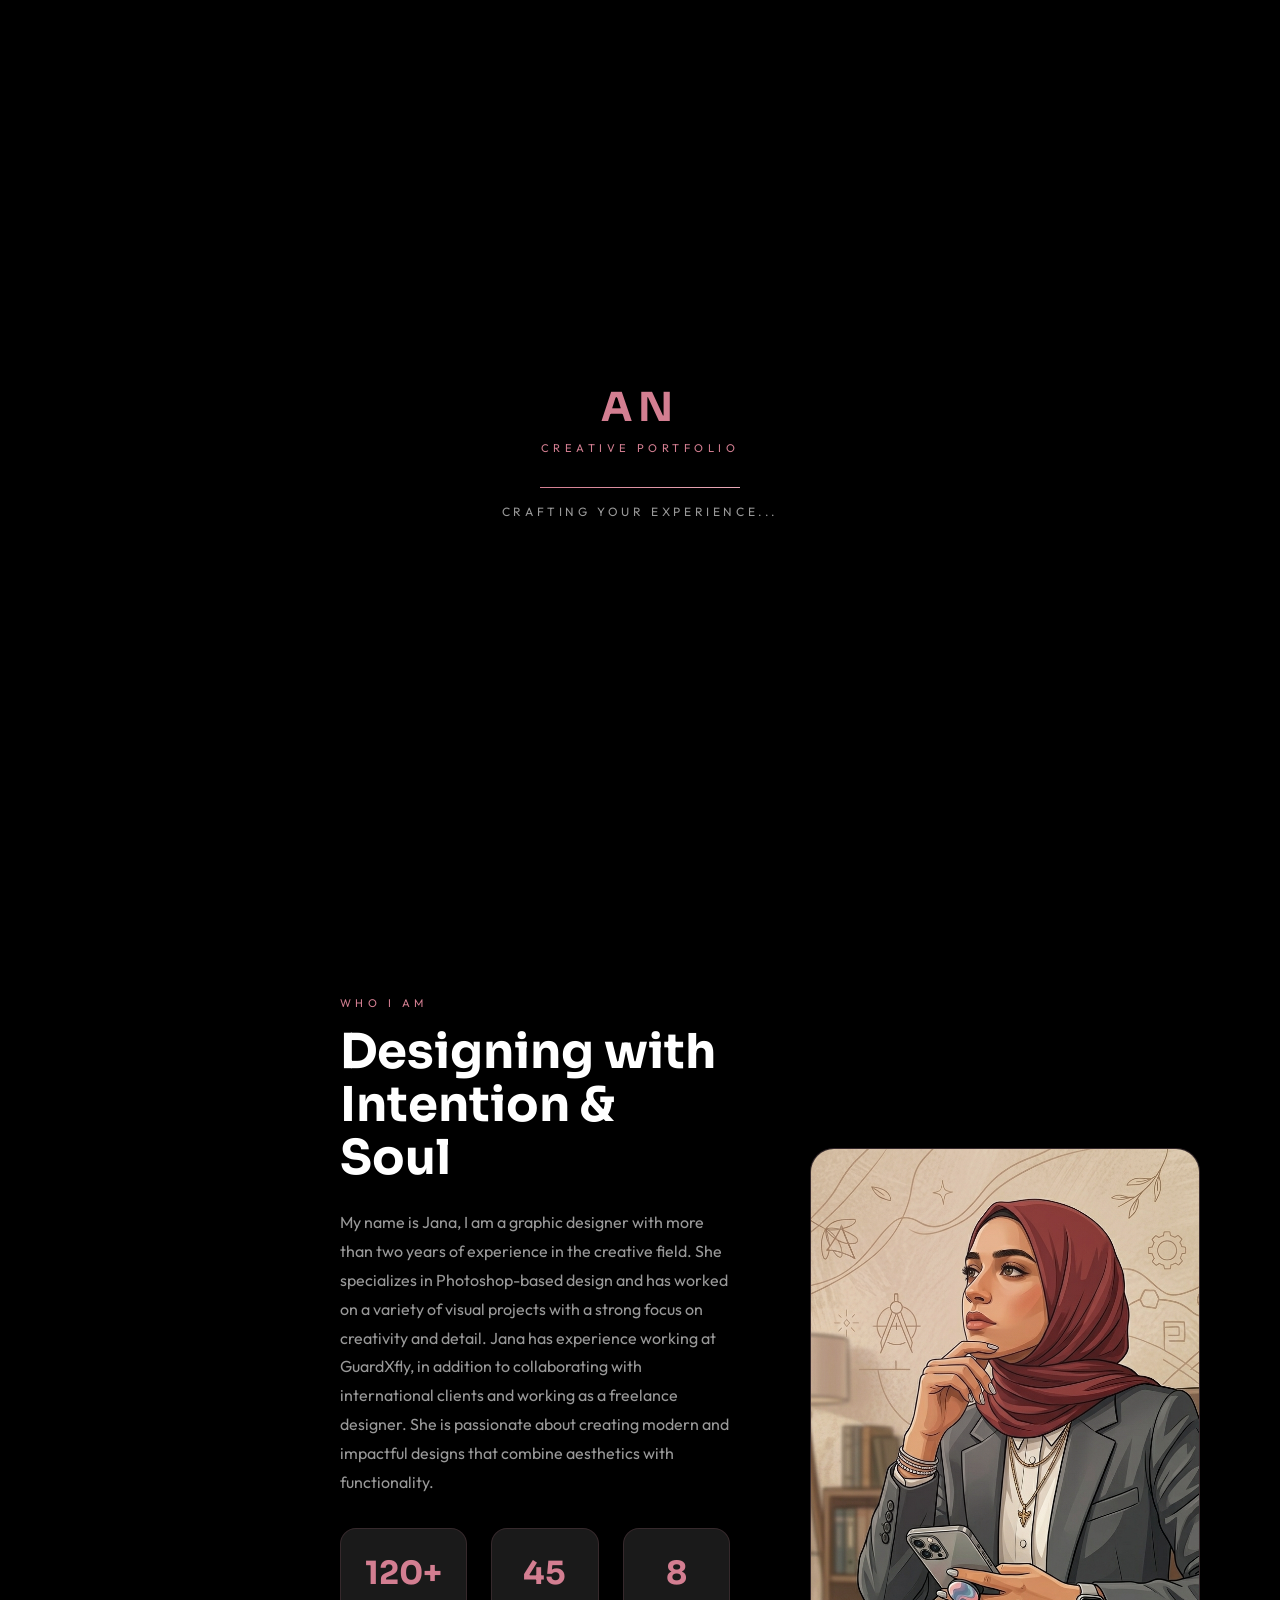
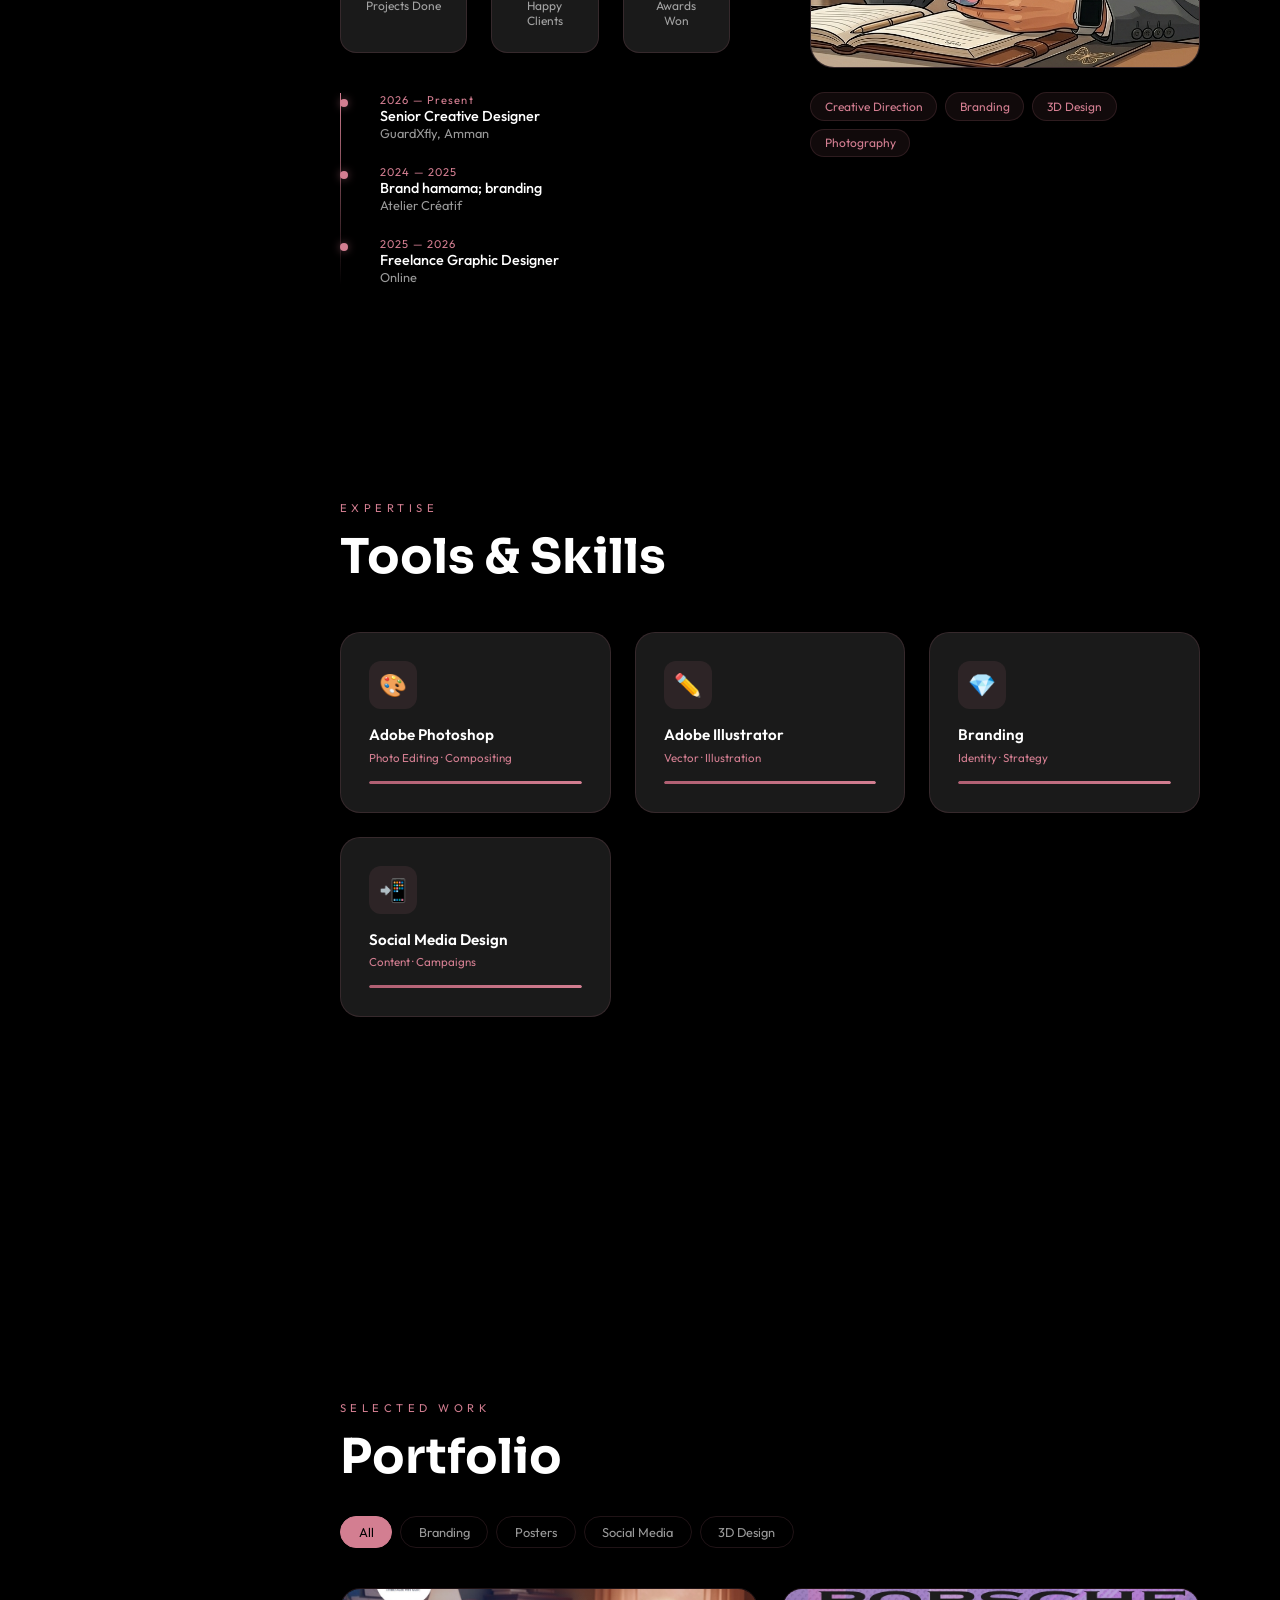
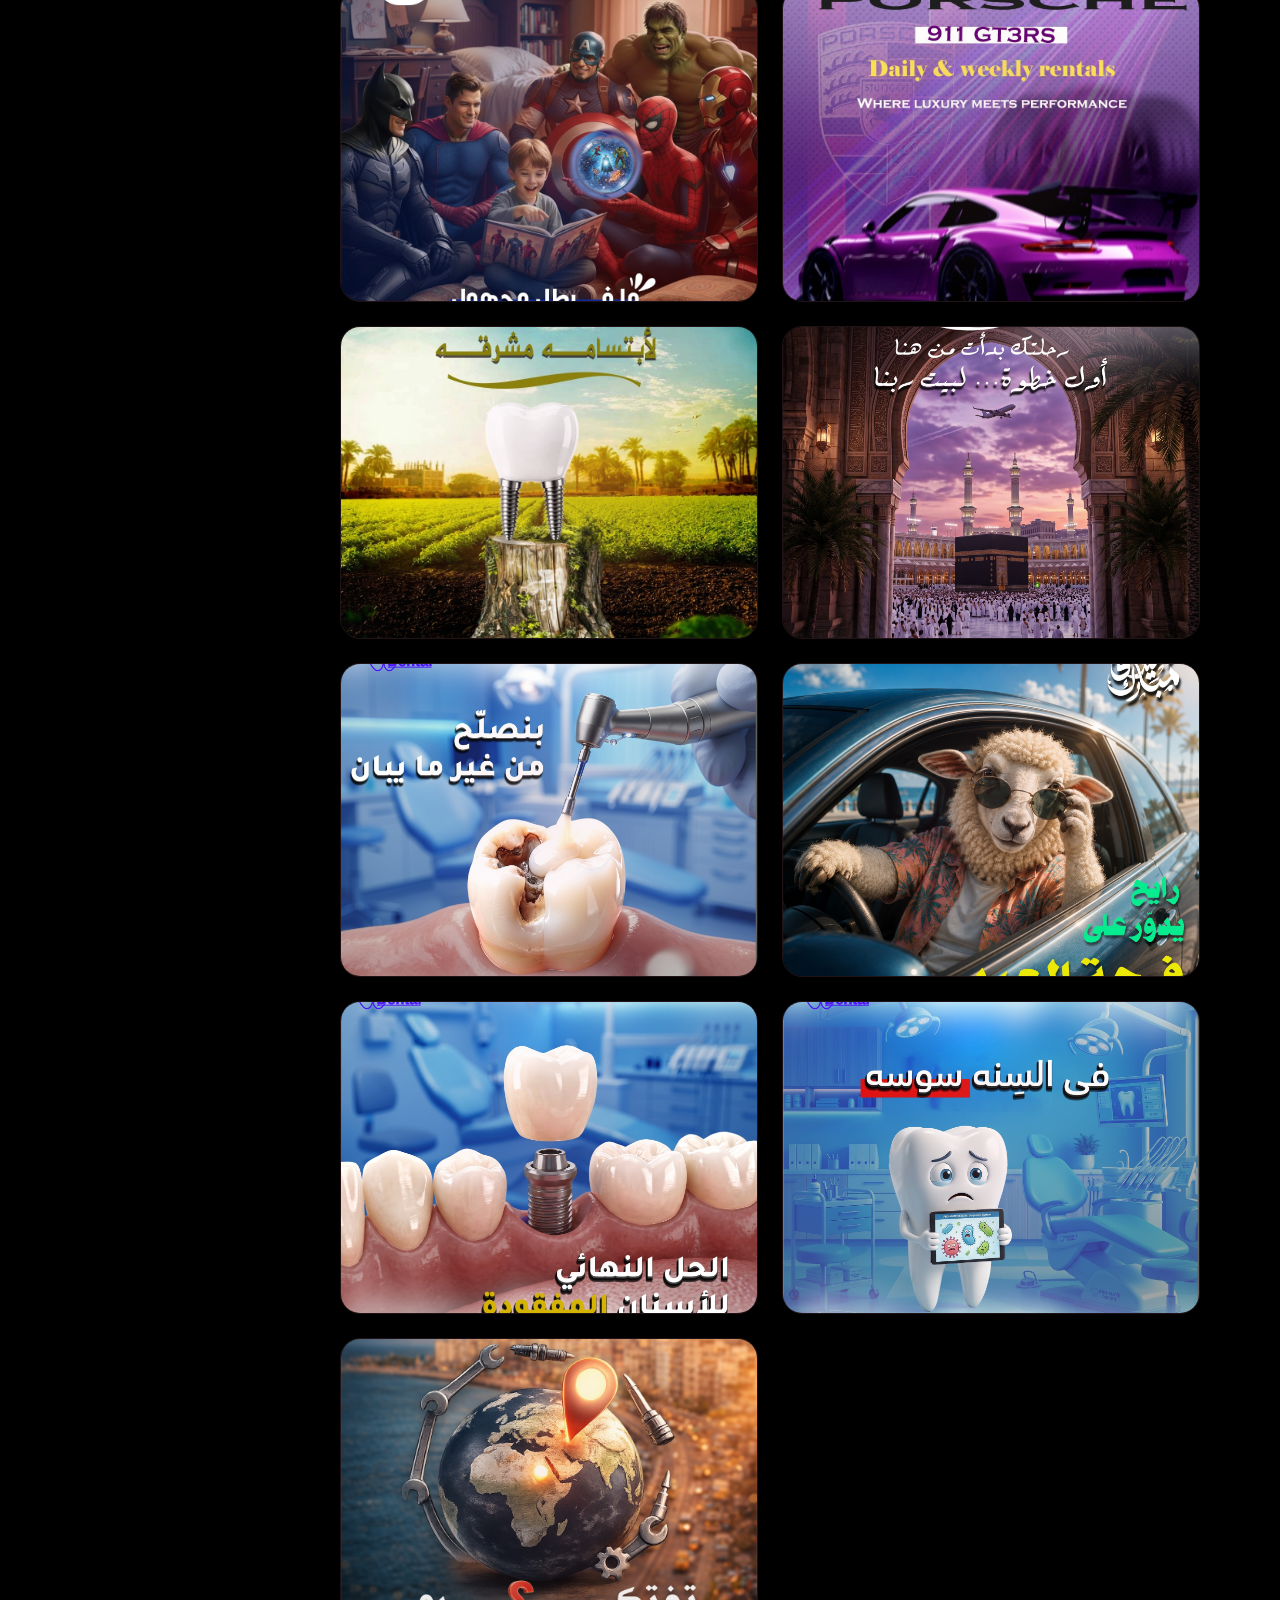
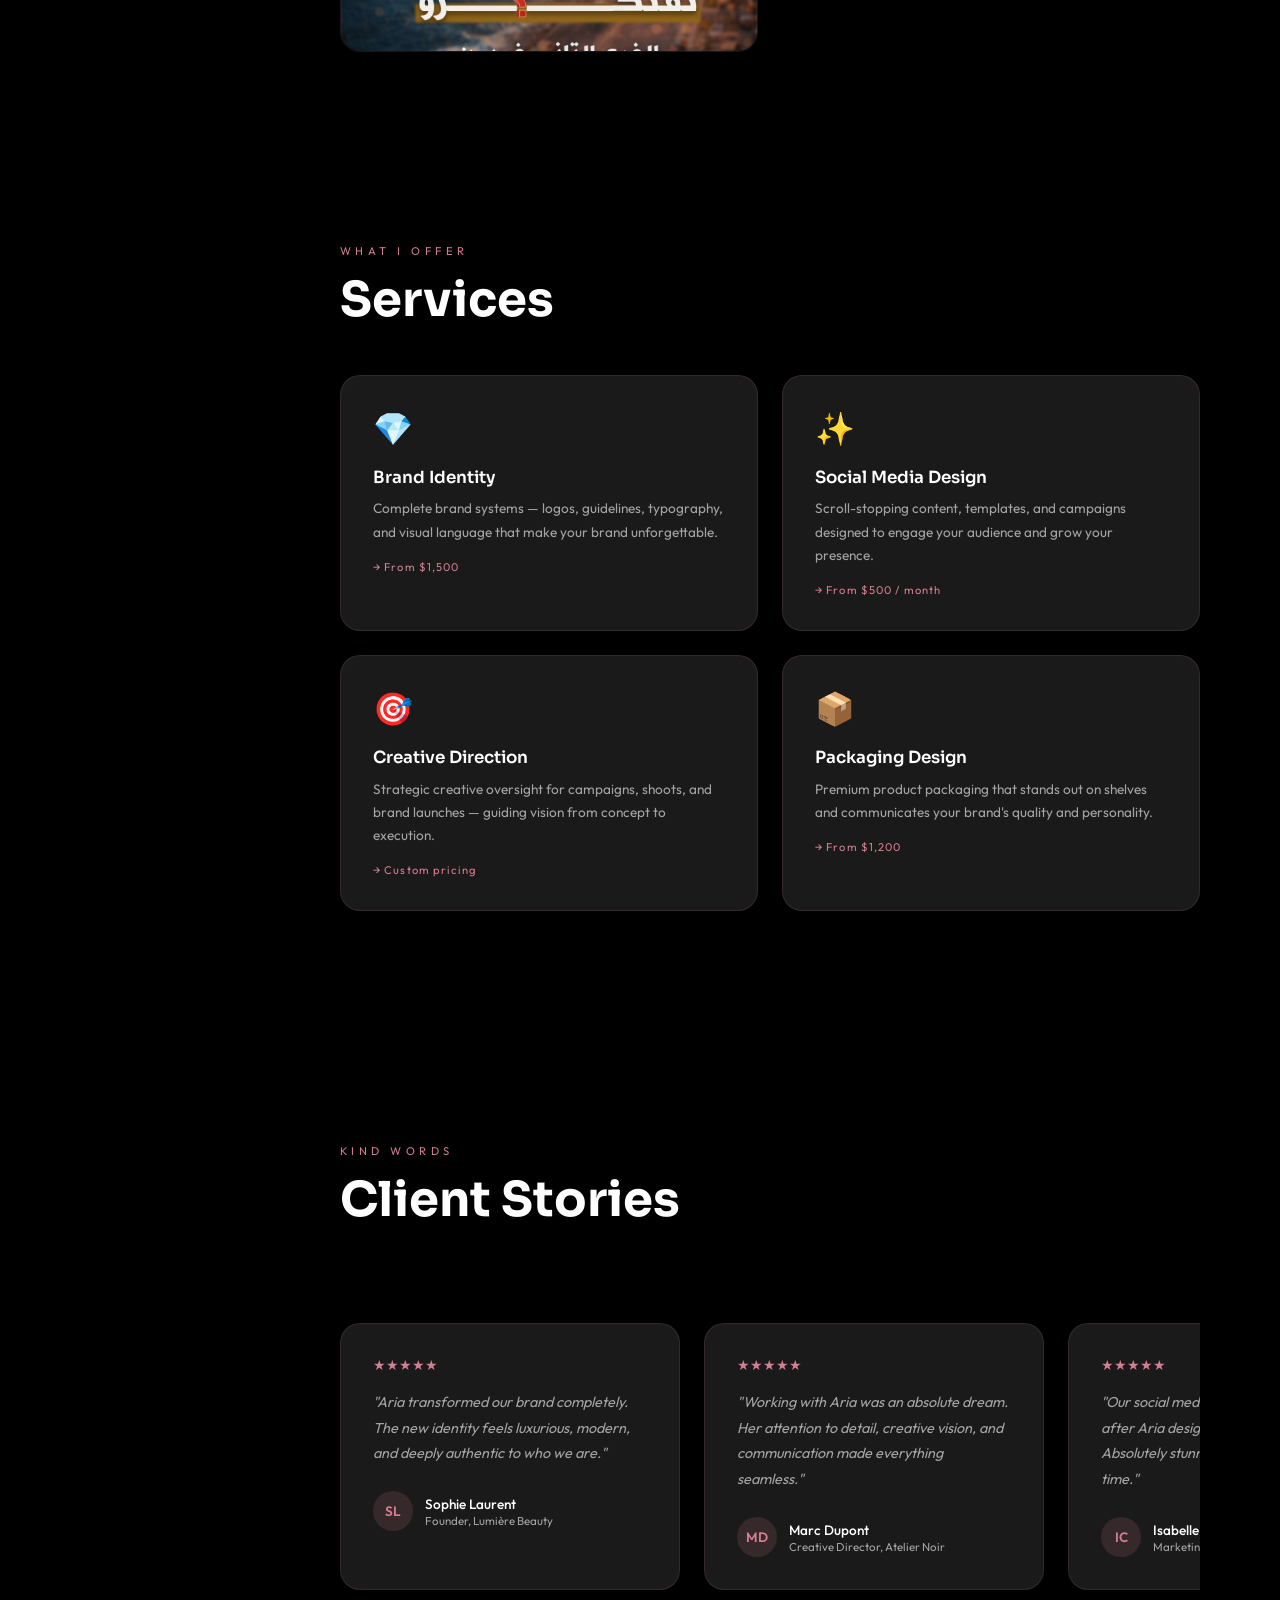
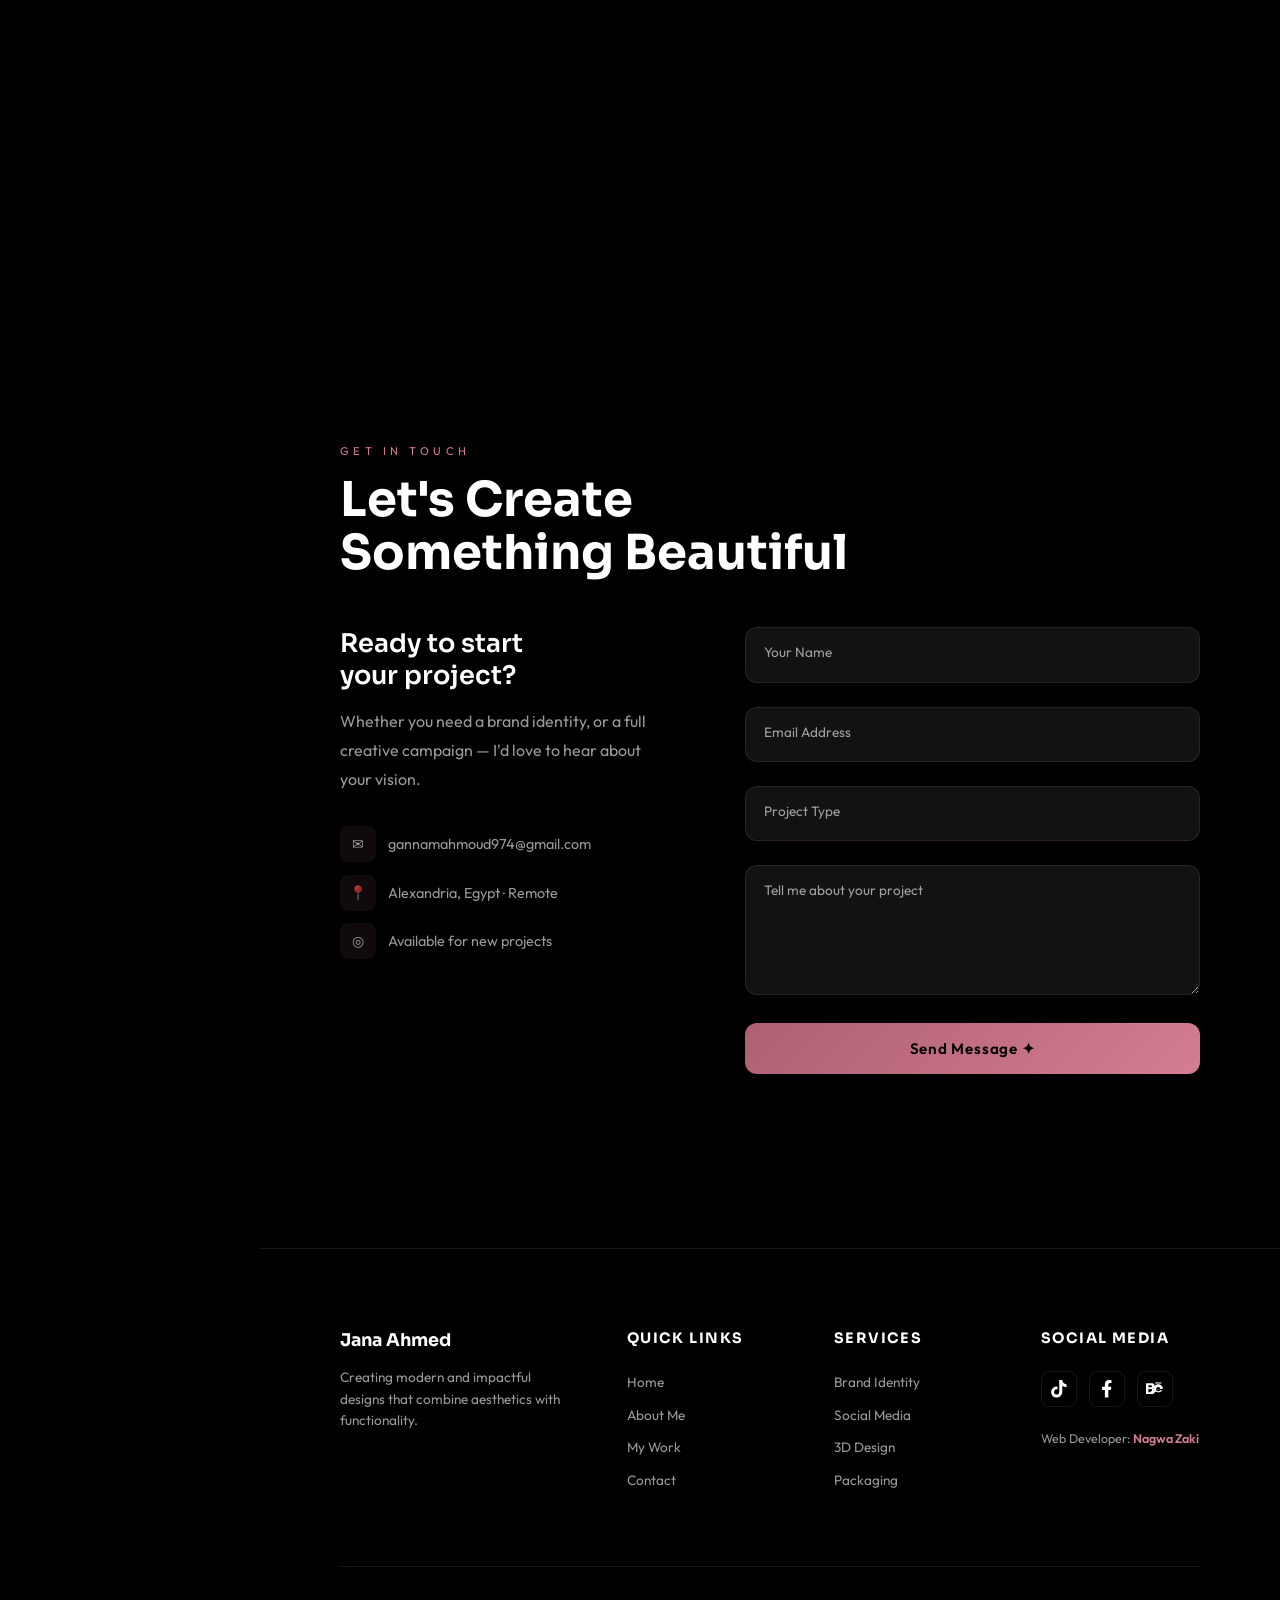
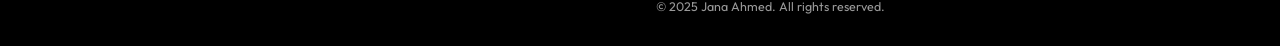
==== commit a9f59ee3: "Add files via upload" ====
--- a/janaportfolio/index.html
+++ b/janaportfolio/index.html
@@ -473,6 +473,9 @@
                 /></svg
             ></a>
           </div>
+          <div class="developer-credit" style="margin-top: 1.5rem;">
+            Web Developer: <a href="https://nagwazki.github.io/portfolio/" class="glow-link">Nagwa Zaki</a>
+          </div>
         </div>
       </div>
       <div class="footer-bottom">
--- a/janaportfolio/style.css
+++ b/janaportfolio/style.css
@@ -269,7 +269,7 @@
   justify-content: center;
   color: var(--text-primary); /* اللون الأساسي للأيقونة */
   text-decoration: none;
-  /* font-size: 1.1rem; /* لم يعد مطلوبًا لأيقونات SVG */ */
+  /* font-size: 1.1rem; لم يعد مطلوبًا لأيقونات SVG */
   transition: all 0.3s var(--transition);
 }
 .social-icon svg {
@@ -1425,6 +1425,29 @@
   justify-content: center;
 }
 
+.developer-credit {
+  font-size: 0.78rem;
+  color: var(--text-muted);
+}
+
+.glow-link {
+  color: var(--rose);
+  text-decoration: none;
+  font-weight: 600;
+  transition: all 0.3s ease;
+  position: relative;
+  animation: glow 2s ease-in-out infinite alternate;
+}
+
+@keyframes glow {
+  from {
+    text-shadow: 0 0 5px var(--rose), 0 0 10px var(--rose);
+  }
+  to {
+    text-shadow: 0 0 10px var(--rose), 0 0 20px var(--rose-light), 0 0 30px var(--rose);
+  }
+}
+
 /* REVEAL ANIMATIONS */
 .reveal {
   opacity: 0;
@@ -1515,6 +1538,7 @@
   .stats-row {
     grid-template-columns: 1fr 1fr;
   }
+}
 @media (max-width: 480px) {
   .portfolio-grid {
     grid-template-columns: 1fr;
